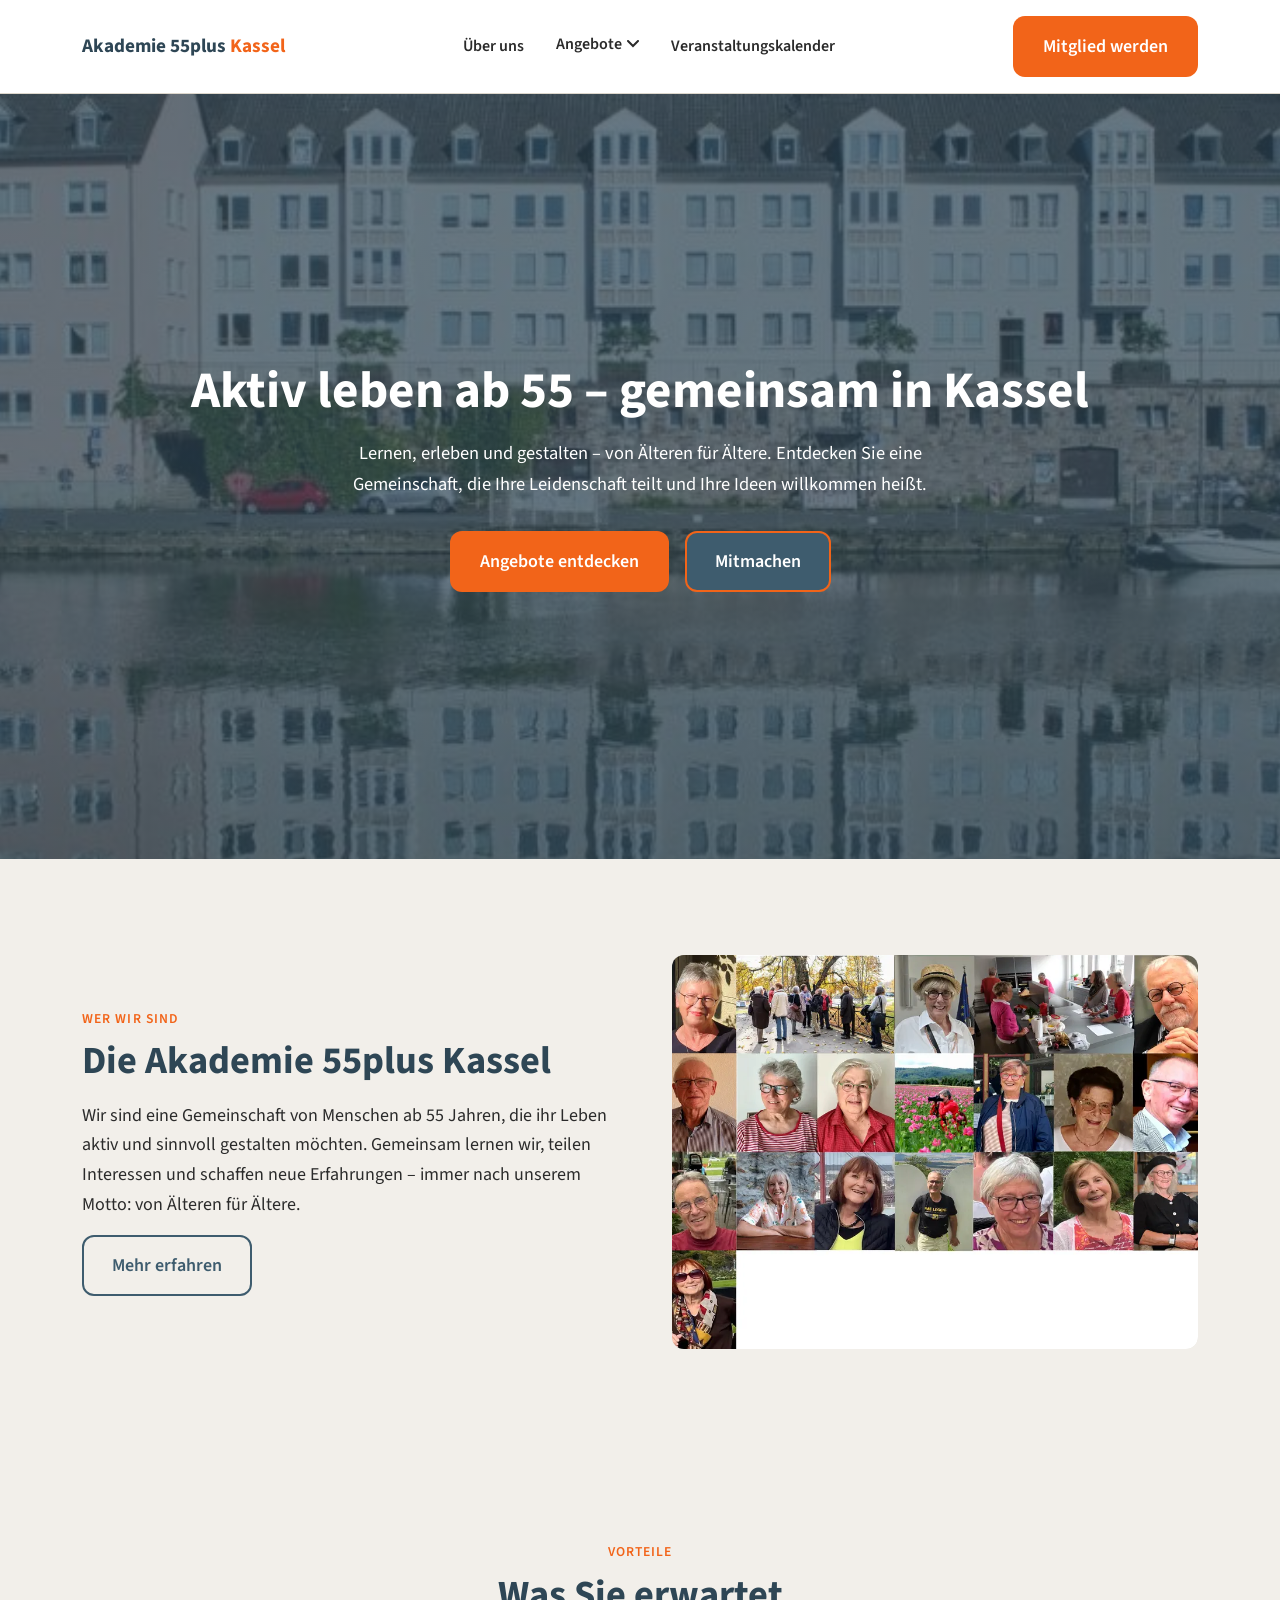
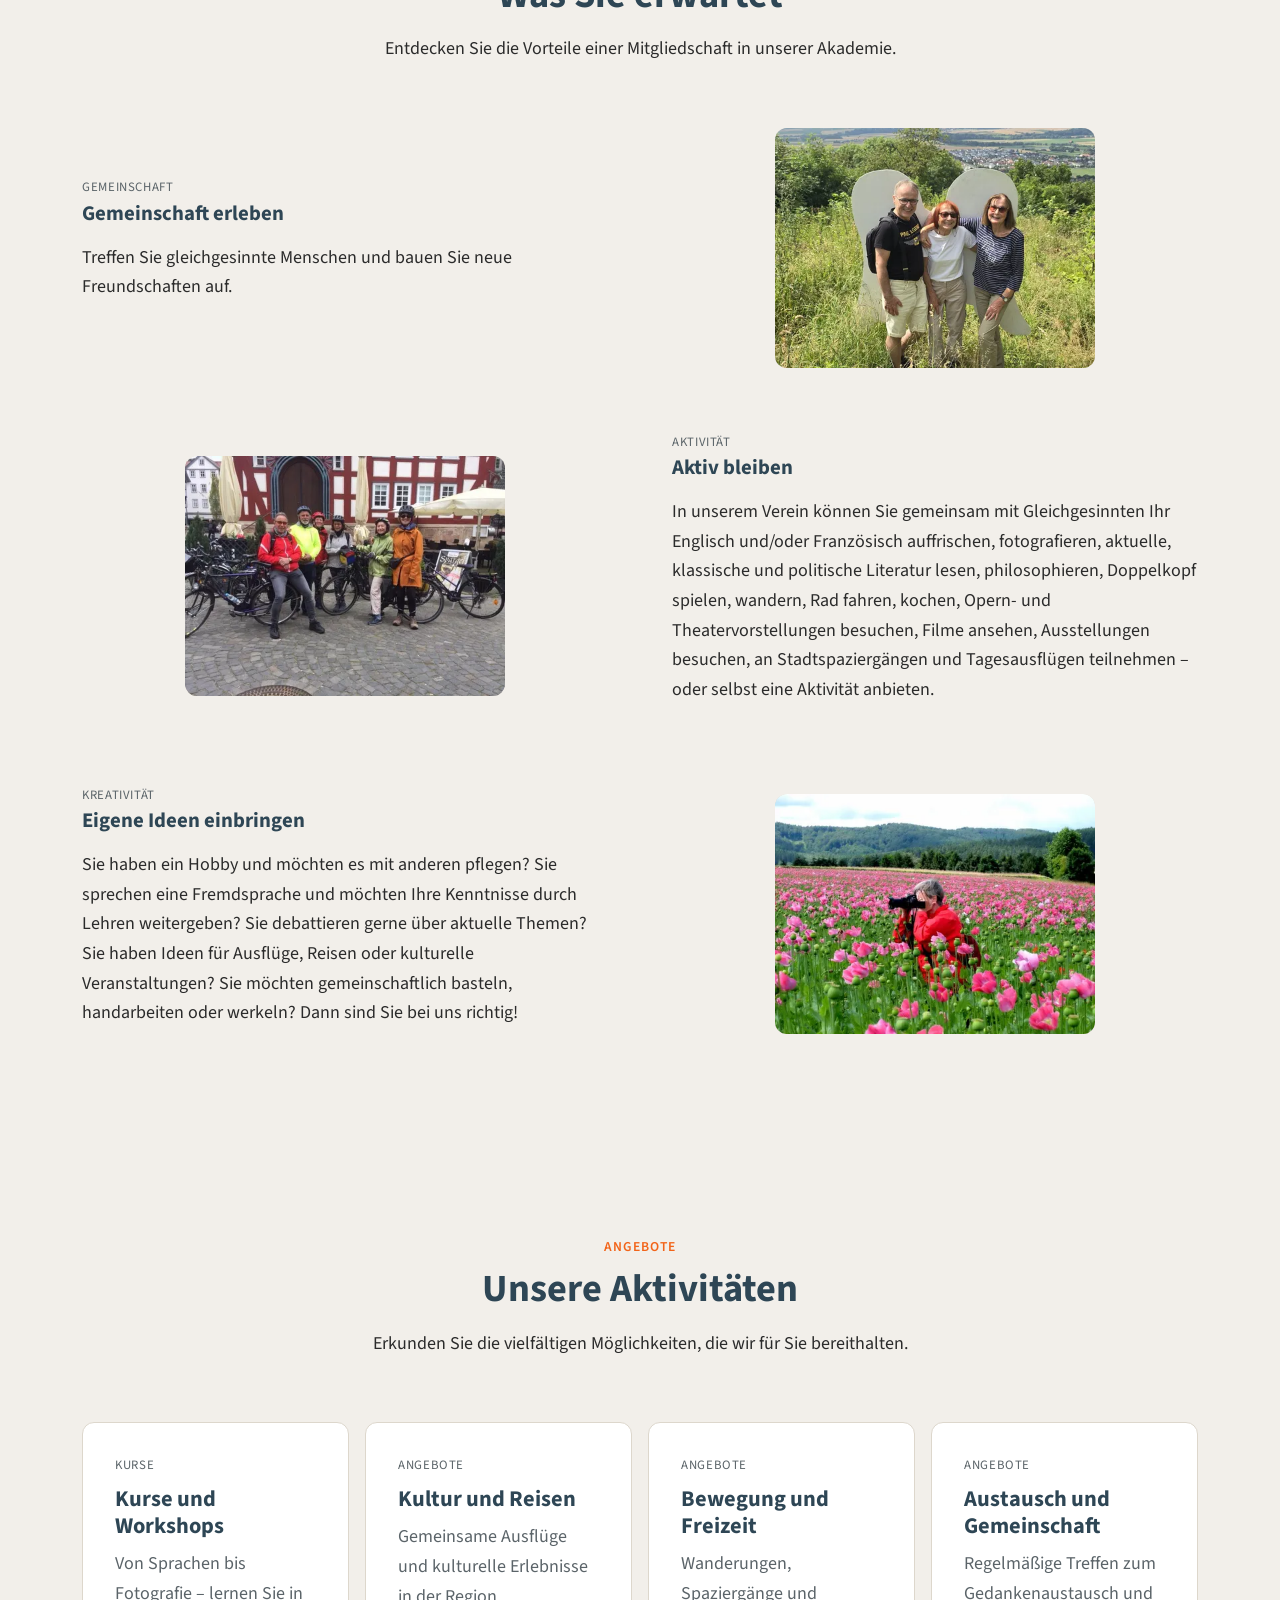
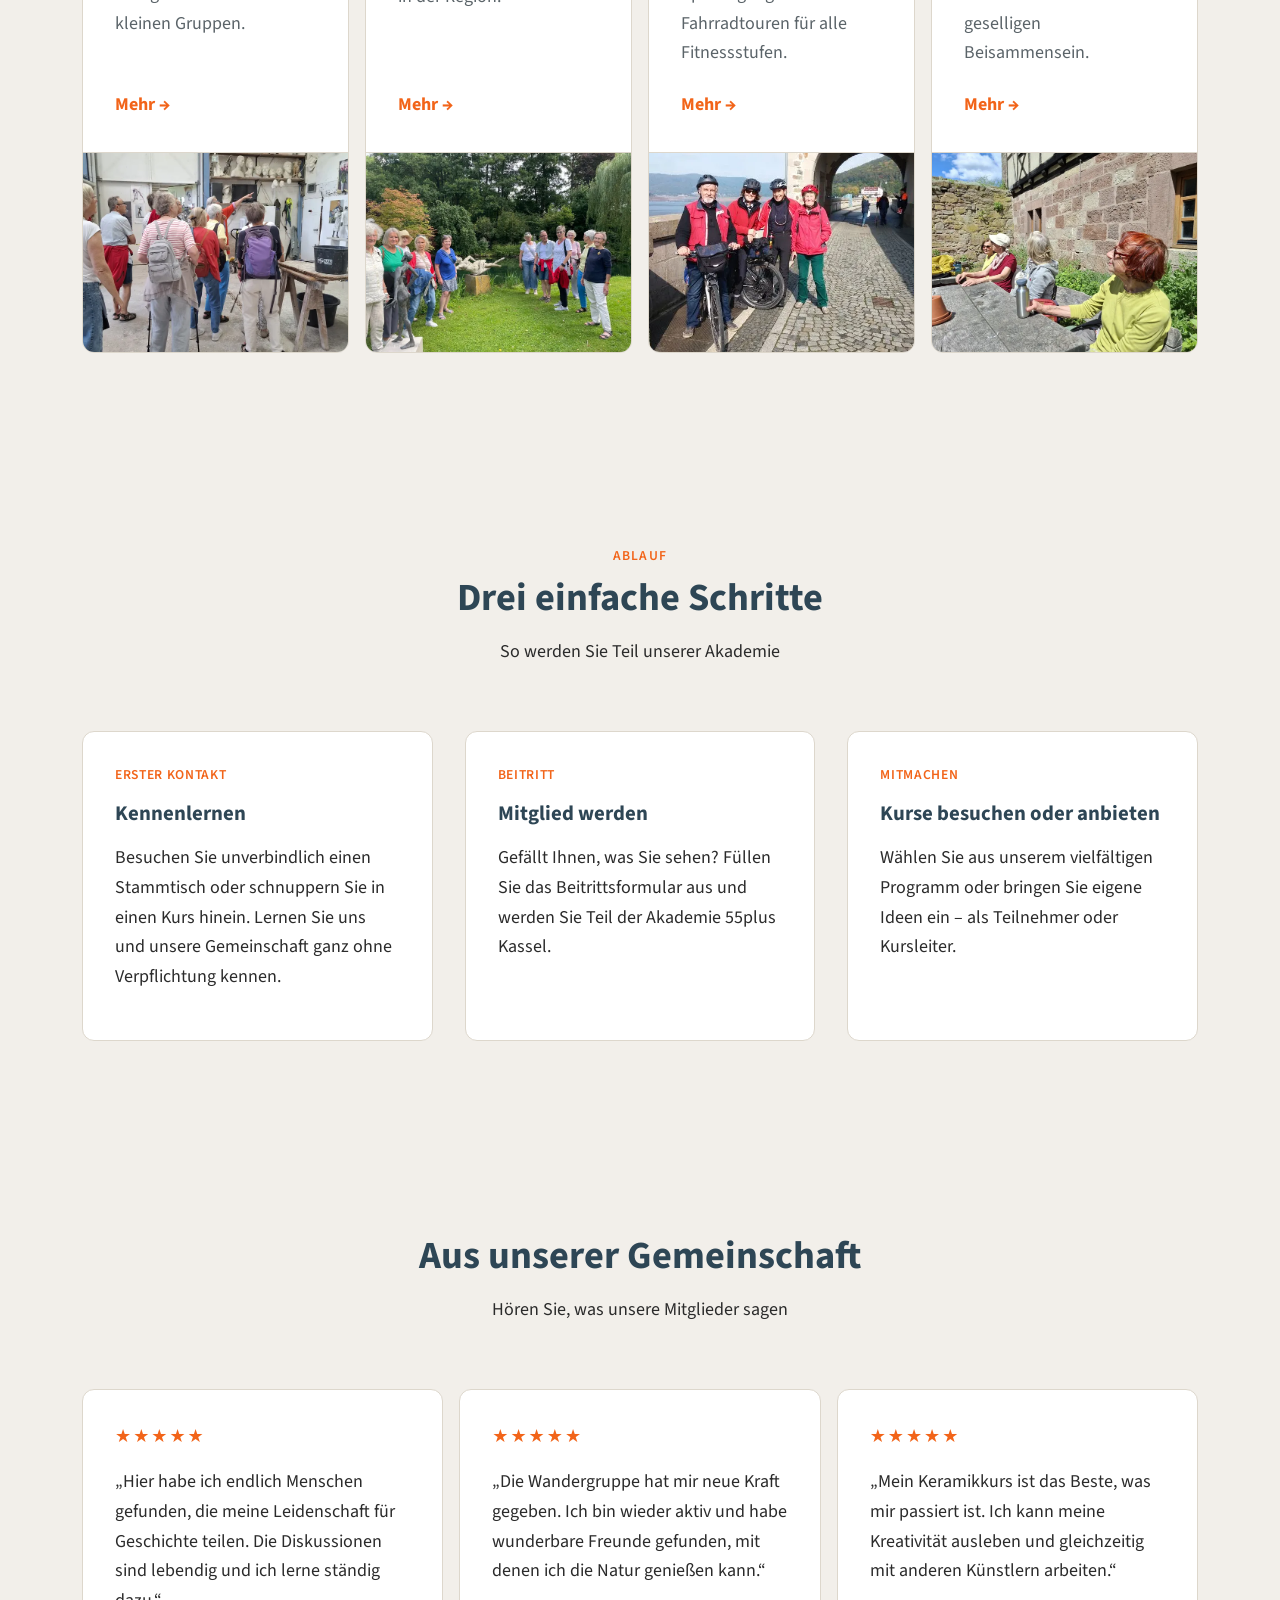
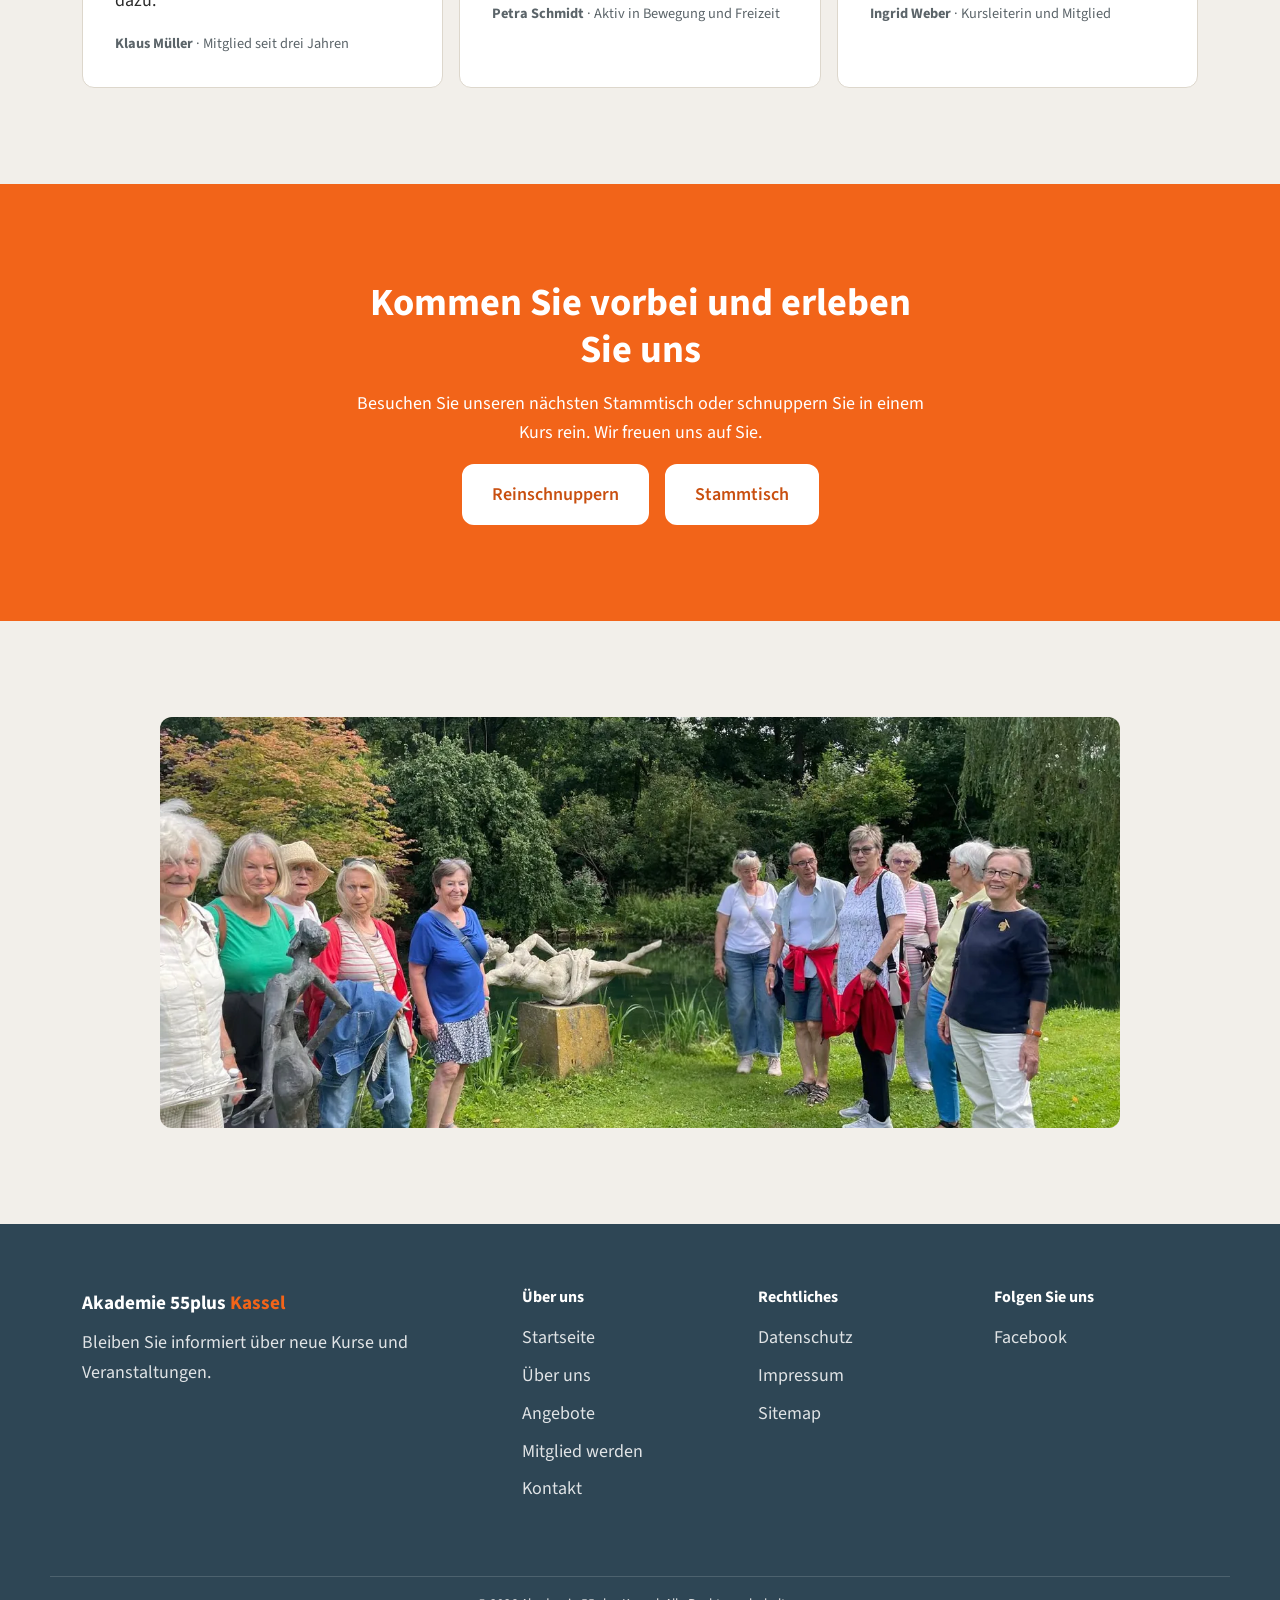
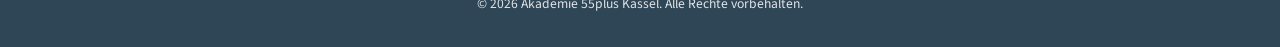
==== index.html @ 0531d08d "Erste Version fertiger Entwurf" ====
<!DOCTYPE html>
<html lang="de">
<head>
  <meta charset="UTF-8">
  <meta name="viewport" content="width=device-width, initial-scale=1.0">
  <title>Akademie 55plus Kassel – Aktiv leben ab 55, gemeinsam in Kassel</title>
  <meta name="description" content="Die Akademie 55plus Kassel ist eine Gemeinschaft von Menschen ab 55 Jahren – von Älteren für Ältere. Kurse, Ausflüge, Bewegung und Austausch in Kassel.">

  <!-- Google Font: Source Sans 3 – klare, sehr gut lesbare Groteskschrift, ideal für ältere Leser -->
  <link rel="preconnect" href="https://fonts.googleapis.com">
  <link rel="preconnect" href="https://fonts.gstatic.com" crossorigin>
  <link href="https://fonts.googleapis.com/css2?family=Source+Sans+3:wght@400;600;700&display=swap" rel="stylesheet">

  <link rel="stylesheet" href="css/style.css">
</head>
<body>

  <!-- =========================================================
       HEADER / NAVIGATION
       Dieser Block wandert später 1:1 in header.php (WordPress)
  ========================================================== -->
  <header class="site-header">
    <div class="container header-inner">

      <a href="index.html" class="logo">Akademie 55plus <span>Kassel</span></a>

      <!-- Hauptnavigation -->
      <nav class="main-nav" aria-label="Hauptnavigation">
        <ul>
          <li><a href="ueber-uns.html">Über uns</a></li>

          <!-- Dropdown "Angebote" -->
          <li class="has-dropdown">
            <button class="dropdown-toggle" aria-expanded="false" aria-controls="angebote-menu">
              Angebote
              <svg class="chevron" width="12" height="8" viewBox="0 0 12 8" aria-hidden="true">
                <path d="M1 1l5 5 5-5" stroke="currentColor" stroke-width="2" fill="none" stroke-linecap="round"/>
              </svg>
            </button>
            <ul class="dropdown-menu" id="angebote-menu">
              <li><a href="angebote-kurse-workshops.html">Kurse und Workshops</a></li>
              <li><a href="angebote-kultur-reisen.html">Kultur und Reisen</a></li>
              <li><a href="angebote-bewegung-freizeit.html">Bewegung und Freizeit</a></li>
              <li><a href="angebote-austausch-gemeinschaft.html">Austausch und Gemeinschaft</a></li>
            </ul>
          </li>

          <li><a href="veranstaltungskalender.html">Veranstaltungskalender</a></li>

          <!-- Erscheint nur im aufgeklappten Mobilmenü (siehe style.css, Media Query 768px) -->
          <li class="nav-cta-mobile">
            <a href="mitglied-werden.html" class="btn btn-primary">Mitglied werden</a>
          </li>
        </ul>
      </nav>

      <!-- Call-to-Action-Button, immer sichtbar -->
      <a href="mitglied-werden.html" class="btn btn-primary header-cta">Mitglied werden</a>

      <!-- Mobil: Burger-Menü-Button (Funktion in script.js) -->
      <button class="nav-toggle" aria-label="Menü öffnen" aria-expanded="false" aria-controls="main-nav">
        <span></span><span></span><span></span>
      </button>
    </div>
  </header>

  <main>

    <!-- =========================================================
         HERO-BEREICH
    ========================================================== -->
    <section class="hero">
      <div class="container hero-inner">
        <h1>Aktiv leben ab 55 – gemeinsam in Kassel</h1>
        <p class="hero-text">
          Lernen, erleben und gestalten – von Älteren für Ältere. Entdecken Sie eine
          Gemeinschaft, die Ihre Leidenschaft teilt und Ihre Ideen willkommen heißt.
        </p>
        <div class="button-group">
          <a href="#angebote" class="btn btn-primary">Angebote entdecken</a>
          <a href="mitglied-werden.html" class="btn btn-secondary">Mitmachen</a>
        </div>
      </div>
    </section>

    <!-- =========================================================
         "WER WIR SIND" — führt über "Mehr erfahren" zur Seite Über uns
    ========================================================== -->
    <section class="section wer-wir-sind">
      <div class="container two-col">
        <div class="text-col">
          <p class="eyebrow">Wer wir sind</p>
          <h2>Die Akademie 55plus Kassel</h2>
          <p>
            Wir sind eine Gemeinschaft von Menschen ab 55 Jahren, die ihr Leben aktiv und
            sinnvoll gestalten möchten. Gemeinsam lernen wir, teilen Interessen und
            schaffen neue Erfahrungen – immer nach unserem Motto: von Älteren für Ältere.
          </p>
          <a href="ueber-uns.html" class="btn btn-outline">Mehr erfahren</a>
        </div>
        <div class="image-col">
          <!-- Platzhalter-Bild: später echtes Vereinsfoto einsetzen -->
          <div class="image-placeholder">
            <picture>
              <source srcset="images/collage-mitglieder.webp" type="image/webp">
              <img src="images/collage-mitglieder.jpg" alt="Collage aus Fotos von Vereinsmitgliedern der Akademie 55plus Kassel" loading="lazy">
            </picture>
          </div>
        </div>
      </div>
    </section>

    <!-- =========================================================
         "WAS SIE ERWARTET" — Vorteile als durchgehend sichtbare
         Feature-Liste (kein Akkordeon, kein Klick nötig).
         Nummerierte Badge + Titel + Text, abwechselnd links/rechts
         betont durch eine dünne Trennlinie zwischen den Punkten.
    ========================================================== -->
    <section class="section vorteile">
      <div class="container">
        <div class="section-intro">
          <p class="eyebrow">Vorteile</p>
          <h2>Was Sie erwartet</h2>
          <p>Entdecken Sie die Vorteile einer Mitgliedschaft in unserer Akademie.</p>
        </div>

        <div class="vorteile-rows">

          <div class="vorteile-row">
            <div class="vorteile-text">
              <p class="card-label">Gemeinschaft</p>
              <h3>Gemeinschaft erleben</h3>
              <p>Treffen Sie gleichgesinnte Menschen und bauen Sie neue Freundschaften auf.</p>
            </div>
            <div class="vorteile-image">
              <div class="image-placeholder">
                <picture>
                  <source srcset="images/spaziergaenge.webp" type="image/webp">
                  <img src="images/spaziergaenge.jpg" alt="Foto: Gemeinschaft erleben" loading="lazy">
                </picture>
              </div>
            </div>
          </div>

          <div class="vorteile-row reverse">
            <div class="vorteile-image">
              <div class="image-placeholder">
                <picture>
                  <source srcset="images/fahrradgruppe-2.webp" type="image/webp">
                  <img src="images/fahrradgruppe-2.jpg" alt="Foto: Aktiv bleiben" loading="lazy">
                </picture>
              </div>
            </div>
            <div class="vorteile-text">
              <p class="card-label">Aktivität</p>
              <h3>Aktiv bleiben</h3>
              <p>
                In unserem Verein können Sie gemeinsam mit Gleichgesinnten Ihr Englisch
                und/oder Französisch auffrischen, fotografieren, aktuelle, klassische und
                politische Literatur lesen, philosophieren, Doppelkopf spielen, wandern,
                Rad fahren, kochen, Opern- und Theatervorstellungen besuchen, Filme
                ansehen, Ausstellungen besuchen, an Stadtspaziergängen und Tagesausflügen
                teilnehmen – oder selbst eine Aktivität anbieten.
              </p>
            </div>
          </div>

          <div class="vorteile-row">
            <div class="vorteile-text">
              <p class="card-label">Kreativität</p>
              <h3>Eigene Ideen einbringen</h3>
              <p>
                Sie haben ein Hobby und möchten es mit anderen pflegen? Sie sprechen eine
                Fremdsprache und möchten Ihre Kenntnisse durch Lehren weitergeben? Sie
                debattieren gerne über aktuelle Themen? Sie haben Ideen für Ausflüge,
                Reisen oder kulturelle Veranstaltungen? Sie möchten gemeinschaftlich
                basteln, handarbeiten oder werkeln? Dann sind Sie bei uns richtig!
              </p>
            </div>
            <div class="vorteile-image">
              <div class="image-placeholder">
                <picture>
                  <source srcset="images/fotografin-tulpenfeld.webp" type="image/webp">
                  <img src="images/fotografin-tulpenfeld.jpg" alt="Foto: Eigene Ideen einbringen" loading="lazy">
                </picture>
              </div>
            </div>
          </div>

        </div>
      </div>
    </section>

    <!-- =========================================================
         "UNSERE AKTIVITÄTEN" — jede Kachel verlinkt auf eine Unterseite
    ========================================================== -->
    <section class="section angebote" id="angebote">
      <div class="container">
        <div class="section-intro">
          <p class="eyebrow">Angebote</p>
          <h2>Unsere Aktivitäten</h2>
          <p>Erkunden Sie die vielfältigen Möglichkeiten, die wir für Sie bereithalten.</p>
        </div>

        <div class="card-grid">
          <a href="angebote-kurse-workshops.html" class="card">
            <div class="card-body">
              <p class="card-label">Kurse</p>
              <h3>Kurse und Workshops</h3>
              <p>Von Sprachen bis Fotografie – lernen Sie in kleinen Gruppen.</p>
              <span class="card-link">Mehr →</span>
            </div>
            <div class="card-image-placeholder">
              <picture>
                <source srcset="images/card-kurse-workshops.webp" type="image/webp">
                <img src="images/card-kurse-workshops.jpg" alt="Mitglieder bei einem Workshop in einer Kunstwerkstatt" loading="lazy">
              </picture>
            </div>
          </a>

          <a href="angebote-kultur-reisen.html" class="card">
            <div class="card-body">
              <p class="card-label">Angebote</p>
              <h3>Kultur und Reisen</h3>
              <p>Gemeinsame Ausflüge und kulturelle Erlebnisse in der Region.</p>
              <span class="card-link">Mehr →</span>
            </div>
            <div class="card-image-placeholder">
              <picture>
                <source srcset="images/card-kultur-reisen.webp" type="image/webp">
                <img src="images/card-kultur-reisen.jpg" alt="Mitglieder bei einem gemeinsamen Ausflug" loading="lazy">
              </picture>
            </div>
          </a>

          <a href="angebote-bewegung-freizeit.html" class="card">
            <div class="card-body">
              <p class="card-label">Angebote</p>
              <h3>Bewegung und Freizeit</h3>
              <p>Wanderungen, Spaziergänge und Fahrradtouren für alle Fitnessstufen.</p>
              <span class="card-link">Mehr →</span>
            </div>
            <div class="card-image-placeholder">
              <picture>
                <source srcset="images/card-bewegung-freizeit.webp" type="image/webp">
                <img src="images/card-bewegung-freizeit.jpg" alt="Fahrradgruppe der Akademie 55plus Kassel" loading="lazy">
              </picture>
            </div>
          </a>

          <a href="angebote-austausch-gemeinschaft.html" class="card">
            <div class="card-body">
              <p class="card-label">Angebote</p>
              <h3>Austausch und Gemeinschaft</h3>
              <p>Regelmäßige Treffen zum Gedankenaustausch und geselligen Beisammensein.</p>
              <span class="card-link">Mehr →</span>
            </div>
            <div class="card-image-placeholder">
              <picture>
                <source srcset="images/card-austausch-gemeinschaft.webp" type="image/webp">
                <img src="images/card-austausch-gemeinschaft.jpg" alt="Mitglieder beim geselligen Austausch" loading="lazy">
              </picture>
            </div>
          </a>
        </div>
      </div>
    </section>

    <!-- =========================================================
         "ABLAUF" — Drei einfache Schritte
    ========================================================== -->
    <section class="section ablauf">
      <div class="container">
        <div class="section-intro">
          <p class="eyebrow">Ablauf</p>
          <h2>Drei einfache Schritte</h2>
          <p>So werden Sie Teil unserer Akademie</p>
        </div>

        <div class="steps-grid">
          <div class="step">
            <p class="step-label">Erster Kontakt</p>
            <h3>Kennenlernen</h3>
            <p>
              Besuchen Sie unverbindlich einen Stammtisch oder schnuppern Sie in einen
              Kurs hinein. Lernen Sie uns und unsere Gemeinschaft ganz ohne Verpflichtung
              kennen.
            </p>
          </div>

          <div class="step">
            <p class="step-label">Beitritt</p>
            <h3>Mitglied werden</h3>
            <p>
              Gefällt Ihnen, was Sie sehen? Füllen Sie das Beitrittsformular aus und
              werden Sie Teil der Akademie 55plus Kassel.
            </p>
          </div>

          <div class="step">
            <p class="step-label">Mitmachen</p>
            <h3>Kurse besuchen oder anbieten</h3>
            <p>
              Wählen Sie aus unserem vielfältigen Programm oder bringen Sie eigene Ideen
              ein – als Teilnehmer oder Kursleiter.
            </p>
          </div>
        </div>
      </div>
    </section>

    <!-- =========================================================
         TESTIMONIALS — "Aus unserer Gemeinschaft"
    ========================================================== -->
    <section class="section testimonials">
      <div class="container">
        <div class="section-intro">
          <h2>Aus unserer Gemeinschaft</h2>
          <p>Hören Sie, was unsere Mitglieder sagen</p>
        </div>

        <div class="card-grid three-col">
          <blockquote class="testimonial">
            <p class="stars" aria-hidden="true">★★★★★</p>
            <p>
              „Hier habe ich endlich Menschen gefunden, die meine Leidenschaft für
              Geschichte teilen. Die Diskussionen sind lebendig und ich lerne ständig dazu.“
            </p>
            <footer><strong>Klaus Müller</strong> · Mitglied seit drei Jahren</footer>
          </blockquote>

          <blockquote class="testimonial">
            <p class="stars" aria-hidden="true">★★★★★</p>
            <p>
              „Die Wandergruppe hat mir neue Kraft gegeben. Ich bin wieder aktiv und habe
              wunderbare Freunde gefunden, mit denen ich die Natur genießen kann.“
            </p>
            <footer><strong>Petra Schmidt</strong> · Aktiv in Bewegung und Freizeit</footer>
          </blockquote>

          <blockquote class="testimonial">
            <p class="stars" aria-hidden="true">★★★★★</p>
            <p>
              „Mein Keramikkurs ist das Beste, was mir passiert ist. Ich kann meine
              Kreativität ausleben und gleichzeitig mit anderen Künstlern arbeiten.“
            </p>
            <footer><strong>Ingrid Weber</strong> · Kursleiterin und Mitglied</footer>
          </blockquote>
        </div>
      </div>
    </section>

    <!-- =========================================================
         ABSCHLIESSENDER CALL-TO-ACTION
    ========================================================== -->
    <section class="section cta-band">
      <div class="container cta-inner">
        <h2>Kommen Sie vorbei und erleben Sie uns</h2>
        <p>
          Besuchen Sie unseren nächsten Stammtisch oder schnuppern Sie in einem Kurs
          rein. Wir freuen uns auf Sie.
        </p>
        <div class="button-group">
          <a href="angebote-kurse-workshops.html" class="btn btn-primary">Reinschnuppern</a>
          <a href="angebote-austausch-gemeinschaft.html" class="btn btn-outline-light">Stammtisch</a>
        </div>
      </div>
    </section>

    <!-- Großes, mittiges Bild — hier passt später ein stimmungsvolles
         Gruppenfoto von Mitgliedern bei einer Aktivität gut -->
    <section class="section">
      <div class="container">
        <div class="image-placeholder-large">
          <picture>
            <source srcset="images/wandergruppe-gross.webp" type="image/webp">
            <img src="images/wandergruppe-gross.jpg" alt="Mitglieder der Akademie 55plus Kassel bei einem gemeinsamen Ausflug" loading="lazy">
          </picture>
        </div>
      </div>
    </section>

  </main>

  <!-- =========================================================
       FOOTER
       Dieser Block wandert später 1:1 in footer.php (WordPress)
  ========================================================== -->
  <footer class="site-footer">
    <div class="container footer-grid">

      <div class="footer-brand">
        <p class="logo logo-footer">Akademie 55plus <span>Kassel</span></p>
        <p>Bleiben Sie informiert über neue Kurse und Veranstaltungen.</p>
      </div>

      <div class="footer-col">
        <h4>Über uns</h4>
        <ul>
          <li><a href="index.html">Startseite</a></li>
          <li><a href="ueber-uns.html">Über uns</a></li>
          <li><a href="#angebote">Angebote</a></li>
          <li><a href="mitglied-werden.html">Mitglied werden</a></li>
          <li><a href="kontakt.html">Kontakt</a></li>
        </ul>
      </div>

      <div class="footer-col">
        <h4>Rechtliches</h4>
        <ul>
          <li><a href="datenschutz.html">Datenschutz</a></li>
          <li><a href="impressum.html">Impressum</a></li>
          <li><a href="sitemap.html">Sitemap</a></li>
        </ul>
      </div>

      <div class="footer-col">
        <h4>Folgen Sie uns</h4>
        <ul class="social-list">
          <li><a href="#">Facebook</a></li>
        </ul>
      </div>

    </div>

    <div class="container footer-bottom">
      <p>© 2026 Akademie 55plus Kassel. Alle Rechte vorbehalten.</p>
    </div>
  </footer>

  <script src="js/script.js"></script>
</body>
</html>
---- css/style.css ----
/* ==========================================================
   DESIGN TOKENS
   Alle Farben, Schriften und Abstände zentral als CSS-Variablen.
   Ändere hier EINEN Wert, um ihn überall auf der Seite anzupassen.
========================================================== */
:root {
  /* Farbpalette "Kasseler Blau" (Option B) */
  --color-primary: #3E5C6E;      /* Taubenblau – Header, Überschriften, Buttons */
  --color-primary-dark: #2E4655; /* dunklere Variante für Hover-Zustände */
  --color-bg: #F2EFEA;           /* warmes Hellgrau-Beige – Seitenhintergrund */
  --color-surface: #FFFFFF;      /* Weiß – Karten und Content-Flächen */
  --color-accent: #f26419;       /* Orange – Call-to-Action-Buttons */
  --color-accent-dark: #c94f0f;  /* dunklere Variante für Hover */
  --color-text: #2B2B2B;         /* Anthrazit – Fließtext */
  --color-text-muted: #5B6469;   /* für sekundären Text */
  --color-border: #DDD7CC;

  /* Typografie */
  --font-base: 'Source Sans 3', system-ui, sans-serif;
  --font-size-base: 18px;        /* bewusst größer als Standard-16px, gut lesbar für 55+ */
  --line-height-base: 1.65;

  /* Abstände */
  --space-xs: 0.5rem;
  --space-sm: 1rem;
  --space-md: 2rem;
  --space-lg: 4rem;
  --space-xl: 6rem;

  /* Sonstiges */
  --radius: 12px;
  --max-width: 1180px;
  --transition: 0.2s ease;
}

/* ==========================================================
   RESET & GRUNDEINSTELLUNGEN
========================================================== */
*, *::before, *::after { box-sizing: border-box; }

html { scroll-behavior: smooth; }

body {
  margin: 0;
  font-family: var(--font-base);
  font-size: var(--font-size-base);
  line-height: var(--line-height-base);
  color: var(--color-text);
  background: var(--color-bg);
}

h1, h2, h3, h4 {
  font-family: var(--font-base);
  font-weight: 700;
  line-height: 1.2;
  margin: 0 0 var(--space-sm);
  color: var(--color-primary-dark);
}

h1 { font-size: clamp(2rem, 4vw, 3.2rem); }
h2 { font-size: clamp(1.6rem, 3vw, 2.4rem); }
h3 { font-size: 1.3rem; }

p { margin: 0 0 var(--space-sm); }

a { color: var(--color-primary); text-decoration: none; }
a:hover { color: var(--color-accent); }

img { max-width: 100%; display: block; }

/* Sichtbarer Tastatur-Fokus für Barrierefreiheit */
a:focus-visible,
button:focus-visible,
input:focus-visible,
summary:focus-visible {
  outline: 3px solid var(--color-accent);
  outline-offset: 2px;
}

.visually-hidden {
  position: absolute;
  width: 1px; height: 1px;
  overflow: hidden;
  clip: rect(0 0 0 0);
  white-space: nowrap;
}

.container {
  max-width: var(--max-width);
  margin: 0 auto;
  padding: 0 var(--space-md);
}

.section { padding: var(--space-xl) 0; }

.section-intro {
  text-align: center;
  max-width: 640px;
  margin: 0 auto var(--space-lg);
}

.eyebrow {
  text-transform: uppercase;
  letter-spacing: 0.08em;
  font-weight: 600;
  font-size: 0.85rem;
  color: var(--color-accent);
  margin-bottom: var(--space-xs);
}

/* ==========================================================
   BUTTONS
========================================================== */
.btn {
  display: inline-block;
  padding: 0.85rem 1.75rem;
  border-radius: var(--radius);
  font-weight: 600;
  border: 2px solid transparent;
  transition: background var(--transition), color var(--transition), border-color var(--transition);
  cursor: pointer;
}

.btn-primary {
  background: var(--color-accent);
  color: var(--color-surface);
}
.btn-primary:hover { background: var(--color-accent-dark); color: var(--color-surface); }

.btn-secondary {
  background: var(--color-primary);
  color: var(--color-surface);
  border-color: var(--color-accent);
}
.btn-secondary:hover { background: var(--color-primary-dark); color: var(--color-surface); border-color: var(--color-accent); }

.btn-outline {
  background: transparent;
  color: var(--color-primary);
  border-color: var(--color-primary);
}
.btn-outline:hover {
  background: var(--color-primary);
  color: var(--color-surface);
}

.btn-outline-light {
  background: transparent;
  color: var(--color-surface);
  border-color: var(--color-surface);
}
.btn-outline-light:hover {
  background: var(--color-surface);
  color: var(--color-primary-dark);
}

.button-group {
  display: flex;
  gap: var(--space-sm);
  flex-wrap: wrap;
}

/* ==========================================================
   HEADER / NAVIGATION
========================================================== */
.site-header {
  position: sticky;
  top: 0;
  z-index: 50;
  background: var(--color-surface);
  border-bottom: 1px solid var(--color-border);
}

.header-inner {
  display: flex;
  align-items: center;
  justify-content: space-between;
  padding-top: var(--space-sm);
  padding-bottom: var(--space-sm);
  gap: var(--space-md);
}

.logo {
  font-weight: 700;
  font-size: 1.2rem;
  color: var(--color-primary-dark);
  white-space: nowrap;
}
.logo span { color: var(--color-accent); }

.main-nav ul {
  display: flex;
  gap: var(--space-md);
  list-style: none;
  margin: 0;
  padding: 0;
}

.main-nav a,
.dropdown-toggle {
  font-weight: 600;
  color: var(--color-text);
  background: none;
  border: none;
  font-family: inherit;
  font-size: 1rem;
  display: flex;
  align-items: center;
  gap: 0.3rem;
  cursor: pointer;
  padding: 0.5rem 0;
}
.main-nav a:hover,
.dropdown-toggle:hover { color: var(--color-accent); }

/* Dropdown "Angebote" */
.has-dropdown { position: relative; }

.main-nav .dropdown-menu {
  list-style: none;
  margin: 0;
  padding: var(--space-xs) 0;
  position: absolute;
  top: 100%;
  left: 0;
  min-width: 220px;
  background: var(--color-surface);
  border: 1px solid var(--color-border);
  border-radius: var(--radius);
  box-shadow: 0 8px 24px rgba(0,0,0,0.08);

  /* Wichtig: Selector ist bewusst ".main-nav .dropdown-menu" (2 Klassen),
     damit er spezifischer ist als ".main-nav ul" oben und dessen
     "display: flex" sicher überschreibt. Nur mit ".dropdown-menu" allein
     hätte ".main-nav ul" gewonnen und das Menü wäre immer offen geblieben. */
  display: none;
}

.main-nav .dropdown-menu.open { display: block; }

.dropdown-menu li a {
  display: block;
  padding: 0.6rem 1rem;
}
.dropdown-menu li a:hover { background: var(--color-bg); }

.chevron { transition: transform var(--transition); }
.dropdown-toggle[aria-expanded="true"] .chevron { transform: rotate(180deg); }

.header-cta { flex-shrink: 0; }
.nav-cta-mobile { display: none; } /* nur im Mobilmenü sichtbar, siehe Media Query 768px */

/* Mobiler Menü-Button (Burger-Icon) */
.nav-toggle {
  display: none;
  flex-direction: column;
  gap: 5px;
  background: none;
  border: none;
  cursor: pointer;
  padding: 0.5rem;
}
.nav-toggle span {
  width: 24px;
  height: 2px;
  background: var(--color-primary-dark);
}

/* ==========================================================
   HERO
========================================================== */
.hero {
  /* Foto + halbtransparenter, dunkler Farbverlauf darüber – damit die
     weiße Schrift auf jedem Hintergrundfoto gut lesbar bleibt. Farbe
     nutzt bewusst --color-primary-dark, passend zur restlichen Palette. */
  background:
    linear-gradient(rgba(46, 70, 85, 0.72), rgba(46, 70, 85, 0.72)),
    url("../images/hero-bg.jpg") center / cover no-repeat;
  /* "fixed" hält das Bild an Ort und Stelle, während der Inhalt darüber
     wegscrollt — der klassische Parallax-Effekt: die Schrift scrollt
     nach oben weg, das Bild bleibt sichtbar stehen. */
  background-attachment: fixed;
  color: var(--color-surface);
  min-height: 85vh;
  display: flex;
  align-items: center;
  text-align: center;
}
.hero h1 { color: var(--color-surface); }
.hero-text {
  max-width: 640px;
  margin: 0 auto var(--space-md);
  font-size: 1.15rem;
}
.hero-inner { display: flex; flex-direction: column; align-items: center; }
.hero .button-group { justify-content: center; }

/* ==========================================================
   ZWEISPALTIGE BEREICHE ("Wer wir sind")
========================================================== */
.two-col {
  display: grid;
  grid-template-columns: 1fr 1fr;
  gap: var(--space-lg);
  align-items: center;
}

.image-placeholder {
  background: var(--color-border);
  border-radius: var(--radius);
  aspect-ratio: 4 / 3;
  width: 100%;
  overflow: hidden;
}
.image-placeholder img { width: 100%; height: 100%; object-fit: cover; display: block; }

/* ==========================================================
   FEATURE-LISTE ("Was Sie erwartet")
   Alle vier Punkte sind dauerhaft sichtbar (kein Klick nötig) –
   nummerierte Badge links, Titel + Text rechts. Eine dünne
   Trennlinie zwischen den Punkten schafft Struktur, auch wenn
   die Texte unterschiedlich lang sind.
========================================================== */
.feature-list {
  max-width: 820px;
  margin: 0 auto;
}

.feature-item {
  display: grid;
  grid-template-columns: 72px 1fr;
  gap: var(--space-md);
  padding: var(--space-md) 0;
  border-bottom: 1px solid var(--color-border);
}
.feature-item:first-child { border-top: 1px solid var(--color-border); }

.feature-badge {
  width: 56px;
  height: 56px;
  border-radius: 50%;
  background: var(--color-primary);
  color: var(--color-surface);
  display: flex;
  align-items: center;
  justify-content: center;
  font-weight: 700;
  font-size: 1.1rem;
  flex-shrink: 0;
}

.feature-body h3 { margin-bottom: 0.4rem; }
.feature-body p { color: var(--color-text-muted); margin-bottom: 0; }

/* Jeder zweite Punkt bekommt die Akzentfarbe als Badge –
   sorgt für optischen Rhythmus in der langen Liste */
.feature-item:nth-child(even) .feature-badge {
  background: var(--color-accent);
}

/* ==========================================================
   KARTEN-RASTER ("Unsere Aktivitäten" / Testimonials)
========================================================== */
.card-grid {
  display: grid;
  grid-template-columns: repeat(4, 1fr);
  gap: var(--space-sm);
}
.card-grid.three-col { grid-template-columns: repeat(3, 1fr); }

.card {
  background: var(--color-surface);
  color: var(--color-text);
  border-radius: var(--radius);
  overflow: hidden;
  display: flex;
  flex-direction: column;
  transition: transform var(--transition), box-shadow var(--transition);
  border: 1px solid var(--color-border);
}
.card:hover {
  transform: translateY(-4px);
  box-shadow: 0 12px 28px rgba(0,0,0,0.08);
  color: var(--color-text);
}

.card-body { padding: var(--space-md); display: flex; flex-direction: column; gap: 0.4rem; flex: 1; }

.card-label {
  font-size: 0.8rem;
  text-transform: uppercase;
  letter-spacing: 0.05em;
  color: var(--color-text-muted);
  margin-bottom: 0.2rem;
}

.card h3 { color: var(--color-primary-dark); font-size: 1.4rem; margin-bottom: 0.2rem; }
.card p { color: var(--color-text-muted); }

.card-link {
  font-weight: 700;
  color: var(--color-accent);
  margin-top: auto;
}
.card:hover .card-link { color: var(--color-accent-dark); }

/* Bildplatzhalter am unteren Rand jeder Karte – hier setzt der Verein
   später ein echtes Foto der jeweiligen Aktivität ein */
.card-image-placeholder {
  background: var(--color-bg);
  border-top: 1px solid var(--color-border);
  aspect-ratio: 4 / 3;
  display: flex;
  align-items: center;
  justify-content: center;
}
.card-image-placeholder svg { width: 40px; height: 40px; color: var(--color-text-muted); opacity: 0.5; }
.card-image-placeholder img { width: 100%; height: 100%; object-fit: cover; display: block; }

/* Großer, mittiger Bildplatzhalter (z.B. unter dem CTA-Band) */
.image-placeholder-large {
  background: var(--color-border);
  border-radius: var(--radius);
  aspect-ratio: 21 / 9;
  max-width: 960px;
  margin: 0 auto;
  display: flex;
  align-items: center;
  justify-content: center;
}
.image-placeholder-large svg { width: 56px; height: 56px; color: var(--color-text-muted); opacity: 0.5; }
.image-placeholder-large img { width: 100%; height: 100%; object-fit: cover; display: block; border-radius: var(--radius); }

/* ==========================================================
   "ABLAUF" — Drei-Schritte-Raster
========================================================== */
.steps-grid {
  display: grid;
  grid-template-columns: repeat(3, 1fr);
  gap: var(--space-md);
}

.step {
  background: var(--color-surface);
  border: 1px solid var(--color-border);
  border-radius: var(--radius);
  padding: var(--space-md);
}

.step-label {
  color: var(--color-accent);
  font-weight: 600;
  font-size: 0.85rem;
  text-transform: uppercase;
  letter-spacing: 0.05em;
}

/* ==========================================================
   TESTIMONIALS
========================================================== */
.testimonial {
  background: var(--color-surface);
  border: 1px solid var(--color-border);
  border-radius: var(--radius);
  padding: var(--space-md);
  margin: 0;
}
.testimonial .stars { color: var(--color-accent); letter-spacing: 2px; }
.testimonial footer { margin-top: var(--space-sm); color: var(--color-text-muted); font-size: 0.9rem; }

/* ==========================================================
   ABSCHLUSS-CTA-BAND
========================================================== */
.cta-band {
  background: var(--color-accent);
  color: var(--color-surface);
  text-align: center;
}
.cta-band h2 { color: var(--color-surface); }

/* Beide Buttons im CTA-Band einheitlich und mit klarem Kontrast zum
   orangen Hintergrund darstellen (statt eines orangen Buttons auf
   orangem Grund, das kaum zu erkennen war) */
.cta-band .btn-primary,
.cta-band .btn-outline-light {
  background: var(--color-surface);
  color: var(--color-accent-dark);
  border-color: var(--color-surface);
}
.cta-band .btn-primary:hover,
.cta-band .btn-outline-light:hover {
  background: var(--color-primary-dark);
  color: var(--color-surface);
  border-color: var(--color-primary-dark);
}
.cta-inner { max-width: 640px; margin: 0 auto; }
.cta-inner .button-group { justify-content: center; }

/* ==========================================================
   NEWSLETTER
========================================================== */
.newsletter { padding: var(--space-lg) 0; text-align: center; }
.newsletter-inner { max-width: 520px; margin: 0 auto; }
.newsletter-form {
  display: flex;
  gap: var(--space-xs);
  margin: var(--space-sm) 0;
}
.newsletter-form input {
  flex: 1;
  padding: 0.75rem 1rem;
  border: 1px solid var(--color-border);
  border-radius: var(--radius);
  font-family: inherit;
  font-size: 1rem;
}
.fine-print { font-size: 0.85rem; color: var(--color-text-muted); }

/* ==========================================================
   FOOTER
========================================================== */
.site-footer {
  background: var(--color-primary-dark);
  color: rgba(255,255,255,0.85);
  padding-top: var(--space-lg);
}

.footer-grid {
  display: grid;
  grid-template-columns: 2fr 1fr 1fr 1fr;
  gap: var(--space-md);
  padding-bottom: var(--space-lg);
}

.footer-brand .logo-footer { color: var(--color-surface); margin-bottom: var(--space-xs); }

.footer-col h4 {
  color: var(--color-surface);
  font-size: 1rem;
  margin-bottom: var(--space-sm);
}

.footer-col ul { list-style: none; margin: 0; padding: 0; }
.footer-col li { margin-bottom: 0.5rem; }
.footer-col a { color: rgba(255,255,255,0.85); }
.footer-col a:hover { color: var(--color-surface); }

.footer-bottom {
  border-top: 1px solid rgba(255,255,255,0.15);
  padding: var(--space-sm) 0;
  font-size: 0.85rem;
  text-align: center;
}

/* ==========================================================
   VORTEILE — Zickzack-Layout (Text/Bild abwechselnd)
   Jeder Punkt ist eine eigene Zeile statt einer Karten-Reihe mit
   erzwungen gleicher Höhe — so entsteht kein Leerraum mehr bei
   unterschiedlich langen Texten.
========================================================== */
.vorteile-row {
  display: grid;
  grid-template-columns: 1fr 1fr;
  gap: var(--space-lg);
  align-items: center;
  margin-bottom: var(--space-lg);
}
.vorteile-row:last-child { margin-bottom: 0; }

/* reverse = Bild links, Text rechts */
.vorteile-row.reverse .vorteile-image { order: 1; }
.vorteile-row.reverse .vorteile-text { order: 2; }

/* Bilder bewusst kleiner als die volle Spaltenbreite, wirkt dezenter */
.vorteile-image .image-placeholder { max-width: 320px; margin: 0 auto; }

/* Scroll-Reveal: Start-Zustand (unsichtbar, seitlich versetzt) */
.vorteile-row {
  opacity: 0;
  transform: translateX(-40px);
  transition: opacity 0.7s ease, transform 0.7s ease;
}
.vorteile-row.reverse { transform: translateX(40px); }
.vorteile-row.in-view { opacity: 1; transform: translateX(0); }

@media (prefers-reduced-motion: reduce) {
  .vorteile-row { opacity: 1; transform: none; transition: none; }
}

/* ==========================================================
   UNTERSEITEN-KOMPONENTEN
   Diese Klassen werden auf allen Unterseiten (Über uns, die 4
   Angebote-Seiten, Veranstaltungskalender, Mitglied werden)
   verwendet, damit sie optisch zur Startseite passen.
========================================================== */

/* Kleiner Seiten-Header statt des großen Hero-Bereichs der Startseite */
.page-hero {
  background: var(--color-primary);
  color: var(--color-surface);
  padding: var(--space-lg) 0;
  text-align: center;
}
.page-hero h1 { color: var(--color-surface); margin-bottom: var(--space-xs); }
.page-hero p { color: rgba(255,255,255,0.85); max-width: 640px; margin: 0 auto; }
.page-hero .eyebrow { color: #FFD9C2; } /* helleres Orange, gut lesbar auf dem blauen Hintergrund */

/* Fließtext-Container für einfache Textseiten (z.B. Über uns) */
.prose { max-width: 760px; margin: 0 auto; }
.prose p { color: var(--color-text-muted); }

/* Schmalere Variante: gleiche Breite wie eine Spalte in .two-col,
   damit z.B. "An wen wenden wir uns?" optisch zur "Über Aka 55"-Spalte passt */
.prose-narrow {
  max-width: calc((var(--max-width) - 2 * var(--space-md) - var(--space-lg)) / 2);
  margin: 0 auto;
}
.prose-narrow p { color: var(--color-text-muted); }

/* Zwei gleich breite Text-Spalten nebeneinander (z.B. "An wen wenden
   wir uns?" + "Von Älteren für Ältere" auf der Über-uns-Seite) */
.prose-two-col {
  display: grid;
  grid-template-columns: 1fr 1fr;
  gap: var(--space-lg);
  align-items: start;
}
.prose-two-col p { color: var(--color-text-muted); }

/* Liste von Aktivitäten/Kursen mit Titel, Meta-Infos (Zeit/Kontakt) und Beschreibung.
   Bewusst dieselbe "immer sichtbar, kein Klick nötig"-Logik wie bei den Vorteilen. */
.activity-list { max-width: 820px; margin: 0 auto; }

.activity-entry {
  display: flex;
  gap: var(--space-md);
  padding: var(--space-md) 0;
  border-bottom: 1px solid var(--color-border);
  align-items: flex-start;
}
.activity-entry:first-child { border-top: 1px solid var(--color-border); }
.activity-entry-content { flex: 1; min-width: 0; }

/* Bild-Miniatur pro Kurs/Aktivität – nicht jeder Kurs hat schon ein Foto,
   daher ist dieser Block optional (Klasse "has-image" auf dem Eltern-Element) */
.activity-entry-image {
  width: 160px;
  flex-shrink: 0;
  aspect-ratio: 4 / 3;
  border-radius: var(--radius);
  background: var(--color-bg);
  border: 1px solid var(--color-border);
  display: flex;
  align-items: center;
  justify-content: center;
  overflow: hidden;
}
.activity-entry-image img { width: 100%; height: 100%; object-fit: cover; }
.activity-entry-image svg { width: 28px; height: 28px; color: var(--color-text-muted); opacity: 0.5; }

.activity-entry h3 { margin-bottom: 0.4rem; }

.activity-meta {
  display: flex;
  flex-wrap: wrap;
  gap: var(--space-sm);
  margin-bottom: 0.6rem;
  font-size: 0.9rem;
  color: var(--color-accent-dark);
  font-weight: 600;
}
.activity-meta span { display: inline-flex; align-items: center; gap: 0.3rem; }
.activity-meta svg { width: 15px; height: 15px; flex-shrink: 0; }

.activity-entry p { color: var(--color-text-muted); margin-bottom: 0; }
.activity-entry .contact { color: var(--color-text-muted); font-size: 0.9rem; margin-top: 0.4rem; }

/* Formulare (Mitglied werden, Veranstaltungskalender-Filter etc.) */
.form-grid {
  display: grid;
  grid-template-columns: 1fr 1fr;
  gap: var(--space-sm) var(--space-md);
  max-width: 720px;
  margin: 0 auto;
}
.form-grid .full-width { grid-column: 1 / -1; }

.form-field { display: flex; flex-direction: column; gap: 0.4rem; text-align: left; }
.form-field label { font-weight: 600; font-size: 0.95rem; }
.form-field input,
.form-field select,
.form-field textarea {
  padding: 0.7rem 0.9rem;
  border: 1px solid var(--color-border);
  border-radius: var(--radius);
  font-family: inherit;
  font-size: 1rem;
  background: var(--color-surface);
}
.form-field textarea { resize: vertical; min-height: 120px; }

/* Platzhalter-Hinweisbox, z.B. auf der Veranstaltungskalender-Seite */
.notice-box {
  background: var(--color-surface);
  border: 1px dashed var(--color-border);
  border-radius: var(--radius);
  padding: var(--space-md);
  max-width: 720px;
  margin: 0 auto var(--space-lg);
  text-align: center;
  color: var(--color-text-muted);
}

/* Einfache Beispiel-Tabelle für den Kalender-Platzhalter */
.event-table { width: 100%; border-collapse: collapse; max-width: 820px; margin: 0 auto; }
.event-table th, .event-table td {
  text-align: left;
  padding: 0.75rem 1rem;
  border-bottom: 1px solid var(--color-border);
}
.event-table th { color: var(--color-primary-dark); font-size: 0.85rem; text-transform: uppercase; letter-spacing: 0.04em; }

/* ==========================================================
   RESPONSIVE BREAKPOINTS
   Reihenfolge: große Monitore → Tablet quer → Tablet hoch/
   großes Smartphone → kleines Smartphone
========================================================== */

/* Große Monitore (21 Zoll+, ca. 1920px Breite): etwas mehr Luft
   und eine minimal größere Basis-Schrift, damit der Inhalt nicht
   "verloren" in der Bildschirmmitte wirkt */
@media (min-width: 1600px) {
  :root {
    --max-width: 1360px;
    --font-size-base: 19px;
  }
}

/* Tablet quer / kleine Desktops */
@media (max-width: 960px) {
  .card-grid { grid-template-columns: repeat(2, 1fr); }
  .steps-grid { grid-template-columns: 1fr; }
  .footer-grid { grid-template-columns: 1fr 1fr; }
}

/* Tablet hoch / großes Smartphone: Navigation wird zum Mobilmenü */
@media (max-width: 768px) {
  .two-col { grid-template-columns: 1fr; }
  .prose-narrow { max-width: 100%; }
  .prose-two-col { grid-template-columns: 1fr; }
  .card-grid,
  .card-grid.three-col { grid-template-columns: 1fr; }
  .feature-item { grid-template-columns: 56px 1fr; gap: var(--space-sm); }
  .form-grid { grid-template-columns: 1fr; }
  .activity-entry { flex-direction: column; }
  .activity-entry-image { width: 100%; }
  .vorteile-row { grid-template-columns: 1fr !important; }

  /* "fixed" ist auf Mobilgeräten unzuverlässig/ruckelig -> normales Scrollen */
  .hero { background-attachment: scroll; min-height: 60vh; }

  .main-nav {
    display: none;
    position: absolute;
    top: 100%;
    left: 0;
    right: 0;
    background: var(--color-surface);
    border-bottom: 1px solid var(--color-border);
    padding: var(--space-sm);
  }
  .main-nav.open { display: block; }
  .main-nav ul { flex-direction: column; align-items: stretch; gap: 0; }
  .main-nav .dropdown-menu { position: static; box-shadow: none; border: none; padding-left: var(--space-sm); }

  .nav-toggle { display: flex; }
  .header-cta { display: none; }
  .nav-cta-mobile { display: block; margin-top: var(--space-sm); text-align: center; }

  .footer-grid { grid-template-columns: 1fr; }
}

/* Kleines Smartphone (z.B. iPhone SE, ca. 375px und schmaler) */
@media (max-width: 480px) {
  :root {
    --space-lg: 2.5rem;
    --space-xl: 3.5rem;
  }
  .container { padding: 0 var(--space-sm); }
  .button-group { flex-direction: column; align-items: stretch; }
  .button-group .btn { text-align: center; }
  .newsletter-form { flex-direction: column; }
  .logo { font-size: 1rem; }
  .feature-item { grid-template-columns: 1fr; text-align: left; }
  .feature-badge { margin-bottom: var(--space-xs); }
}
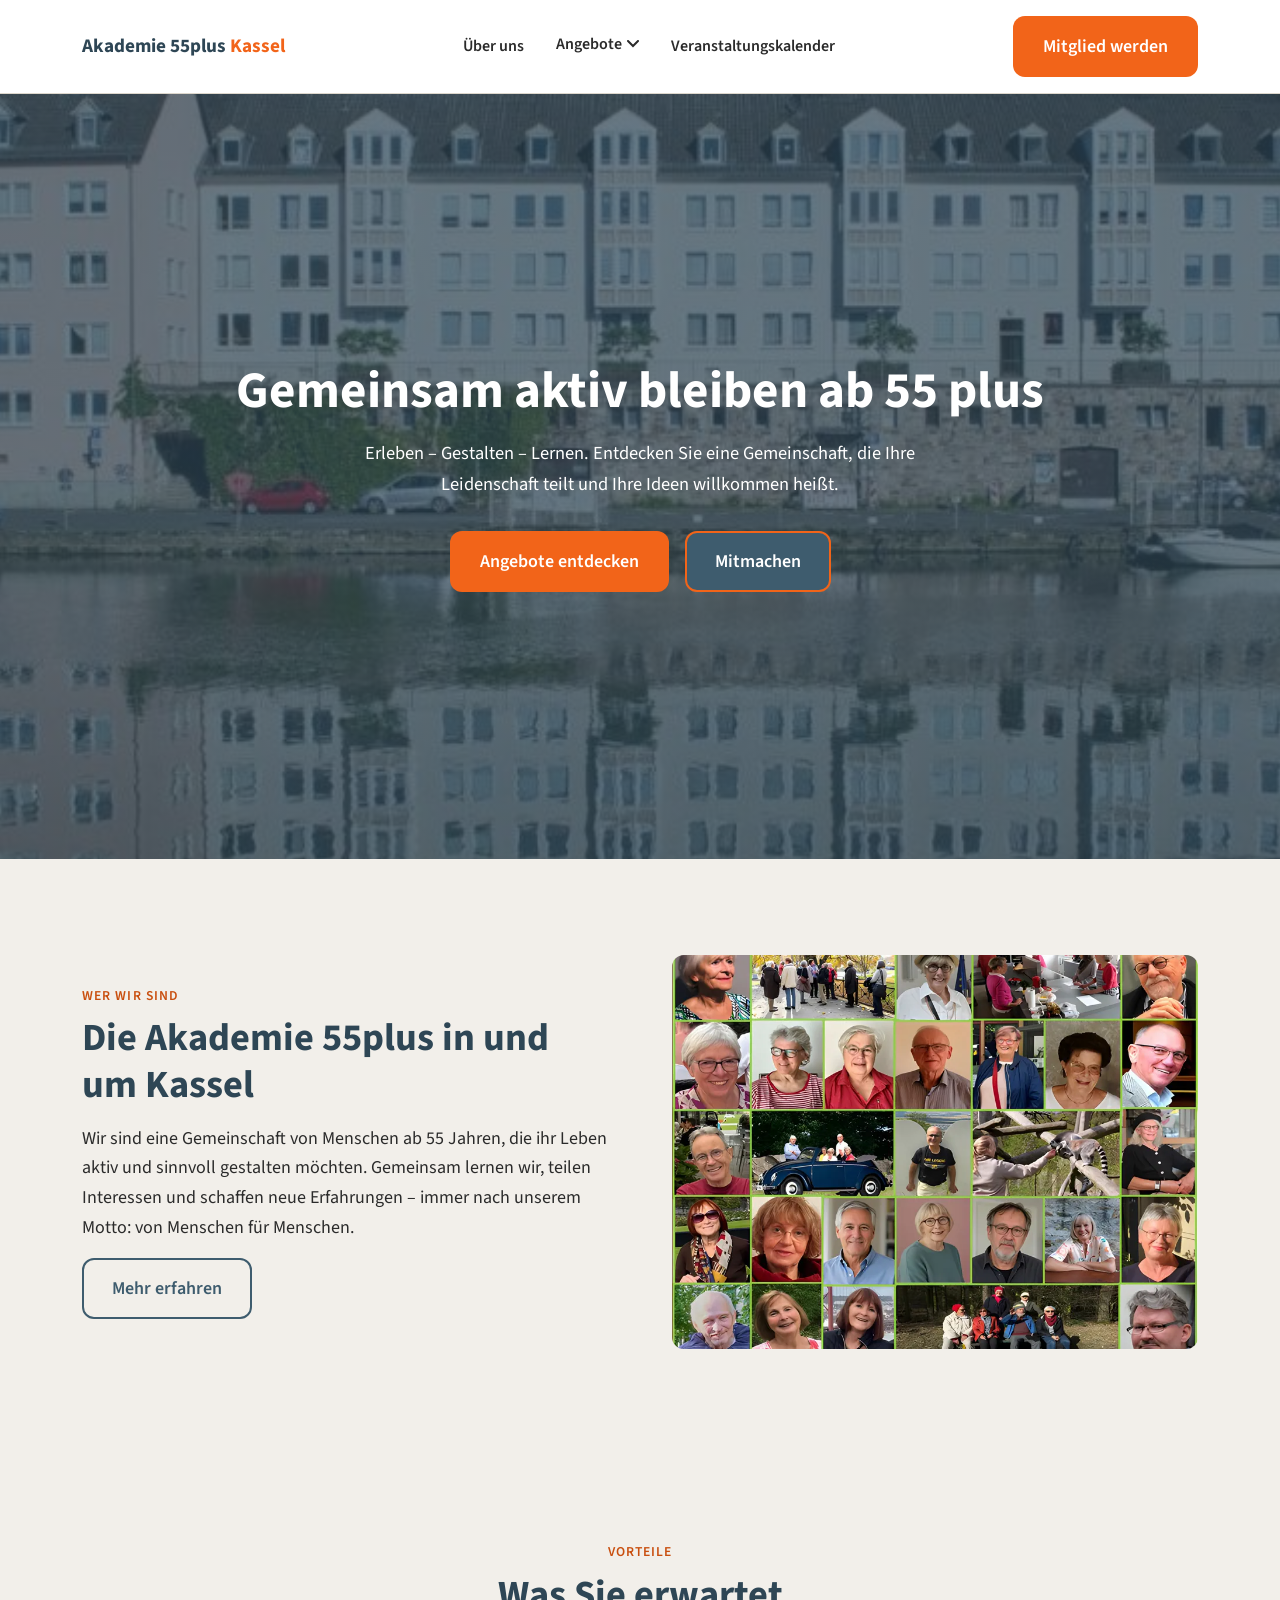
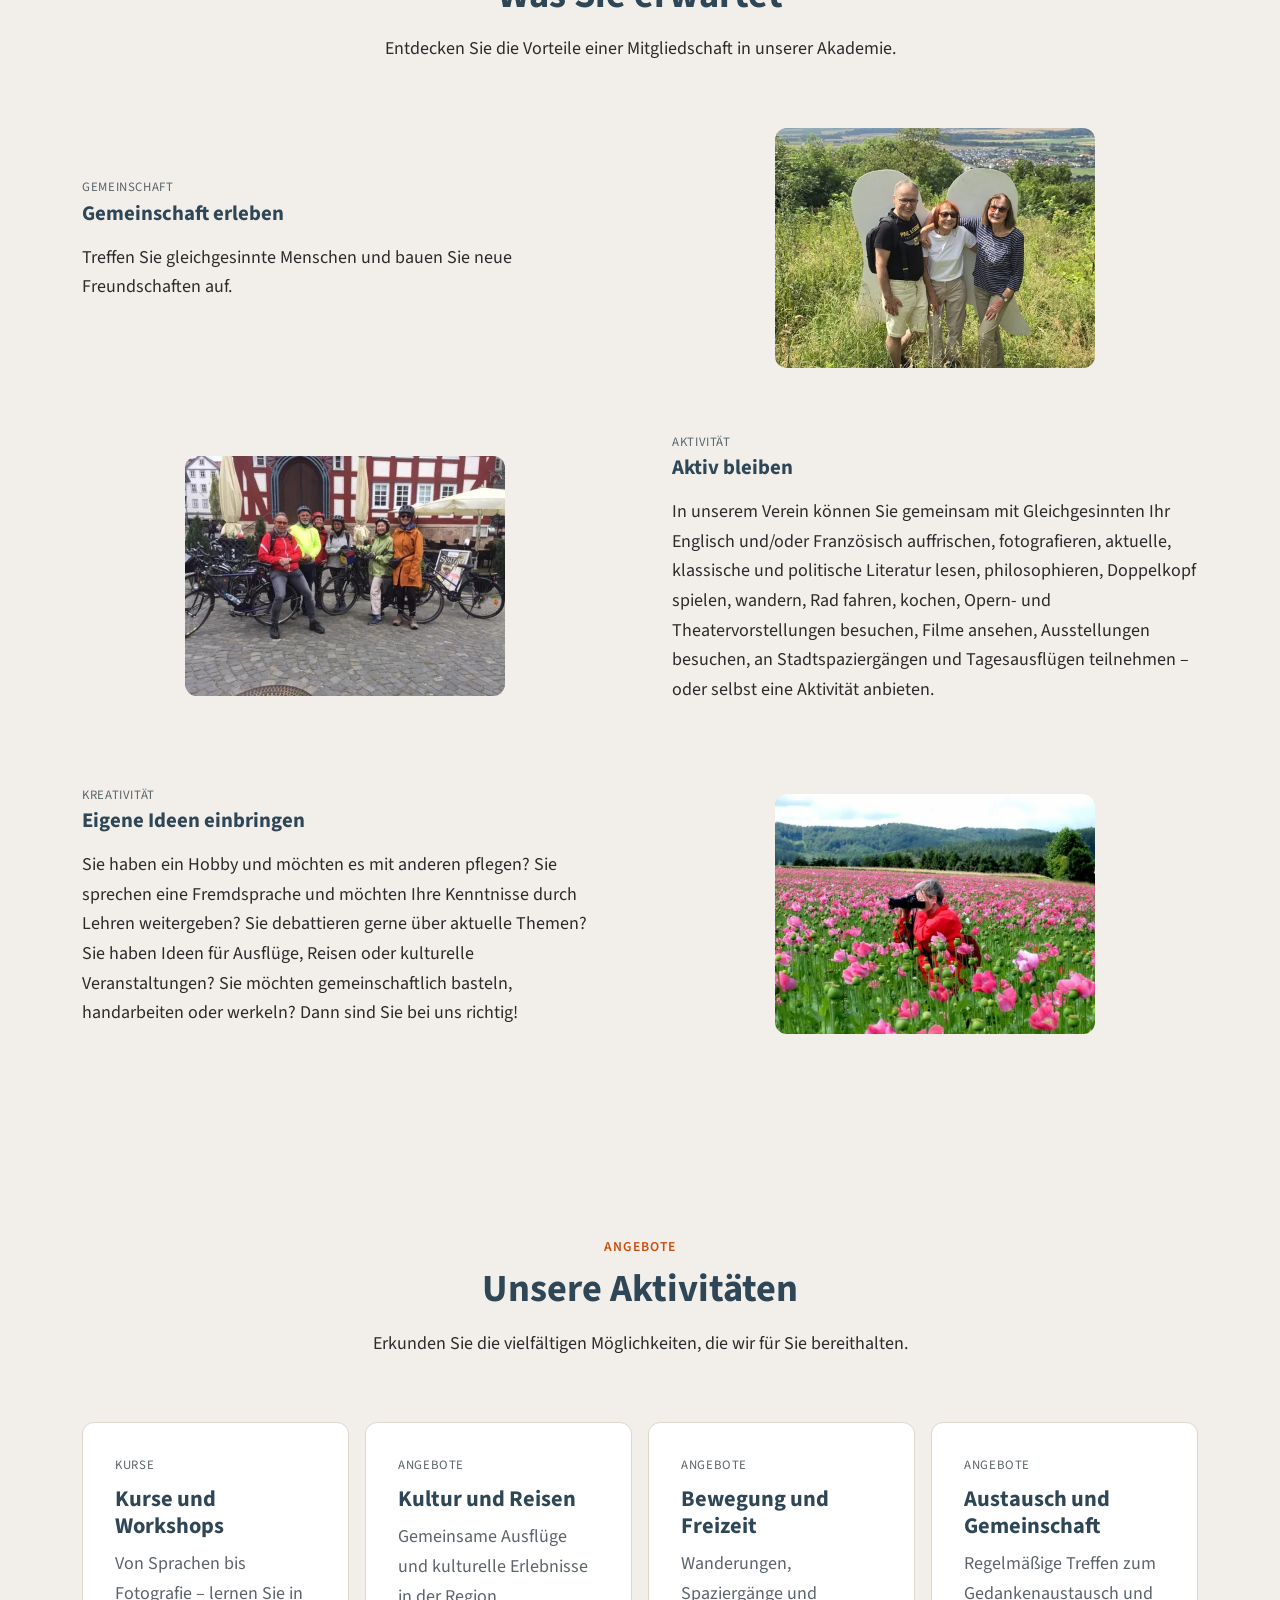
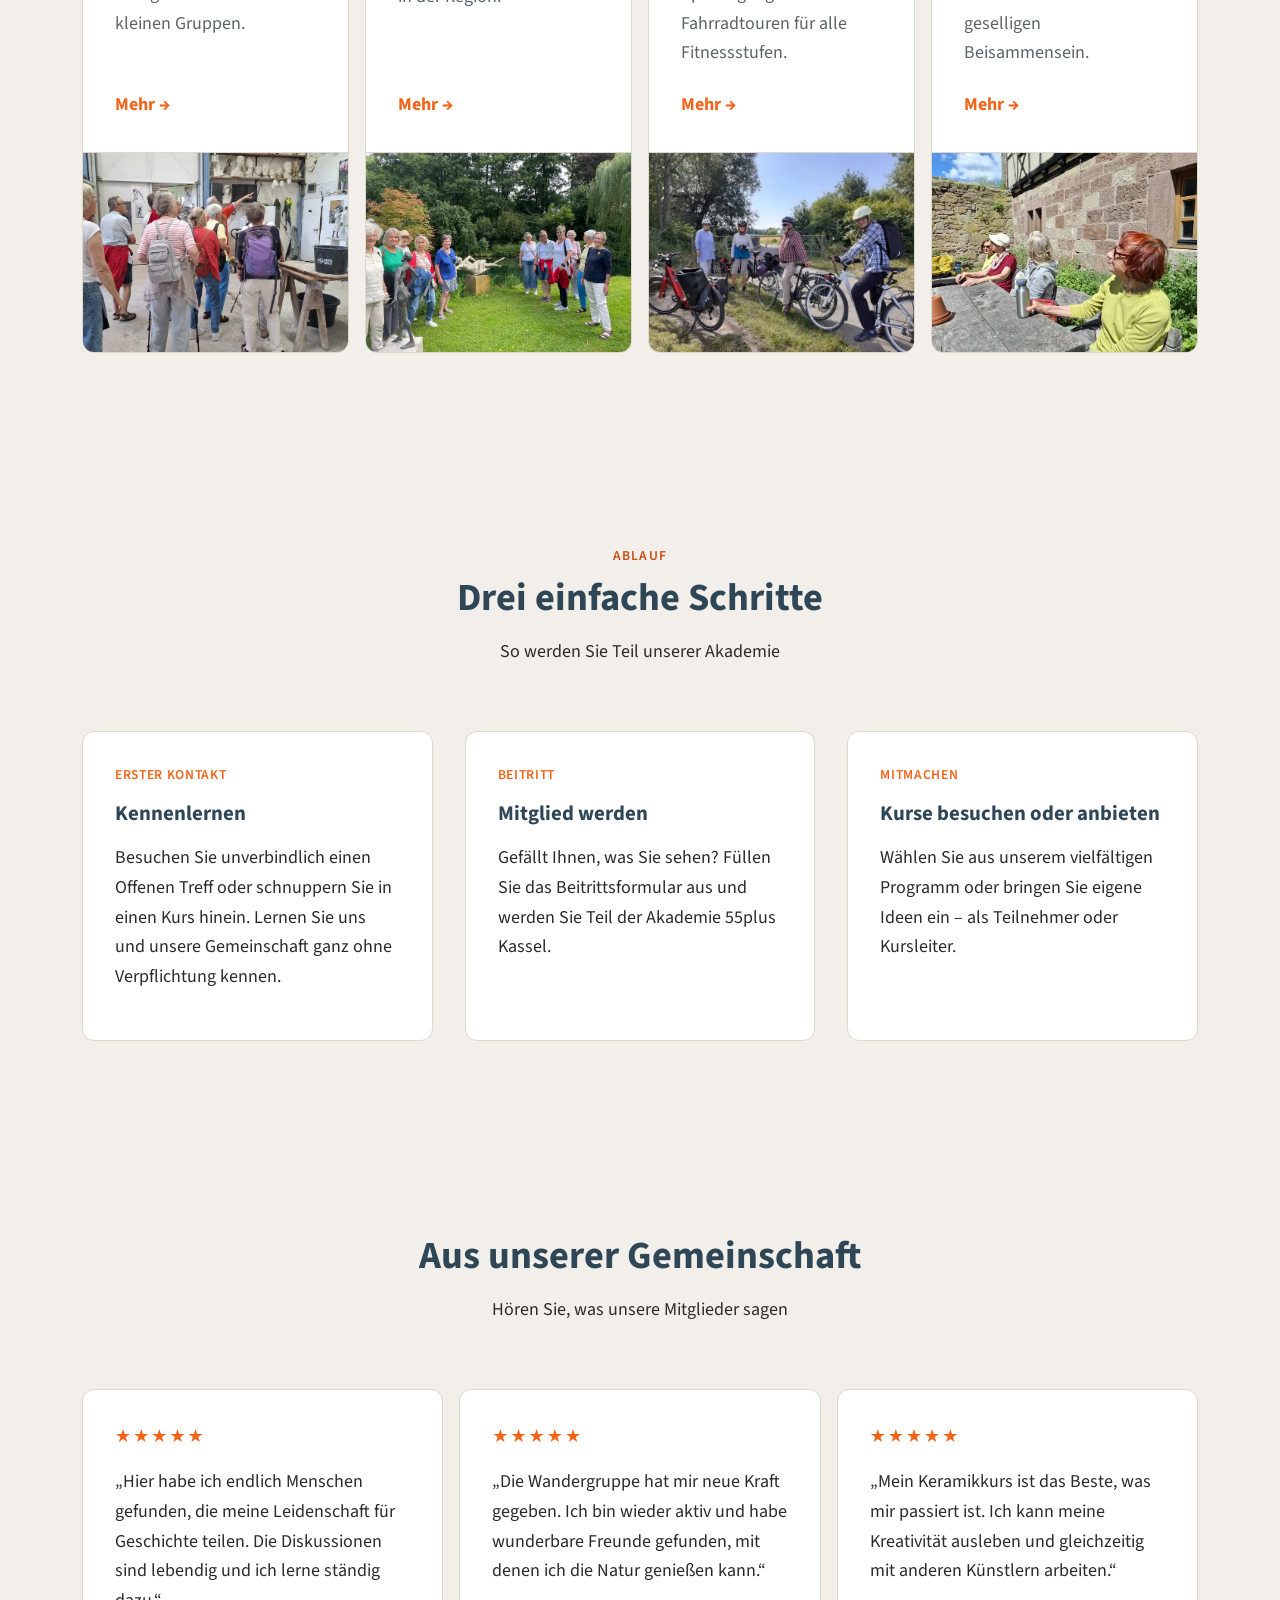
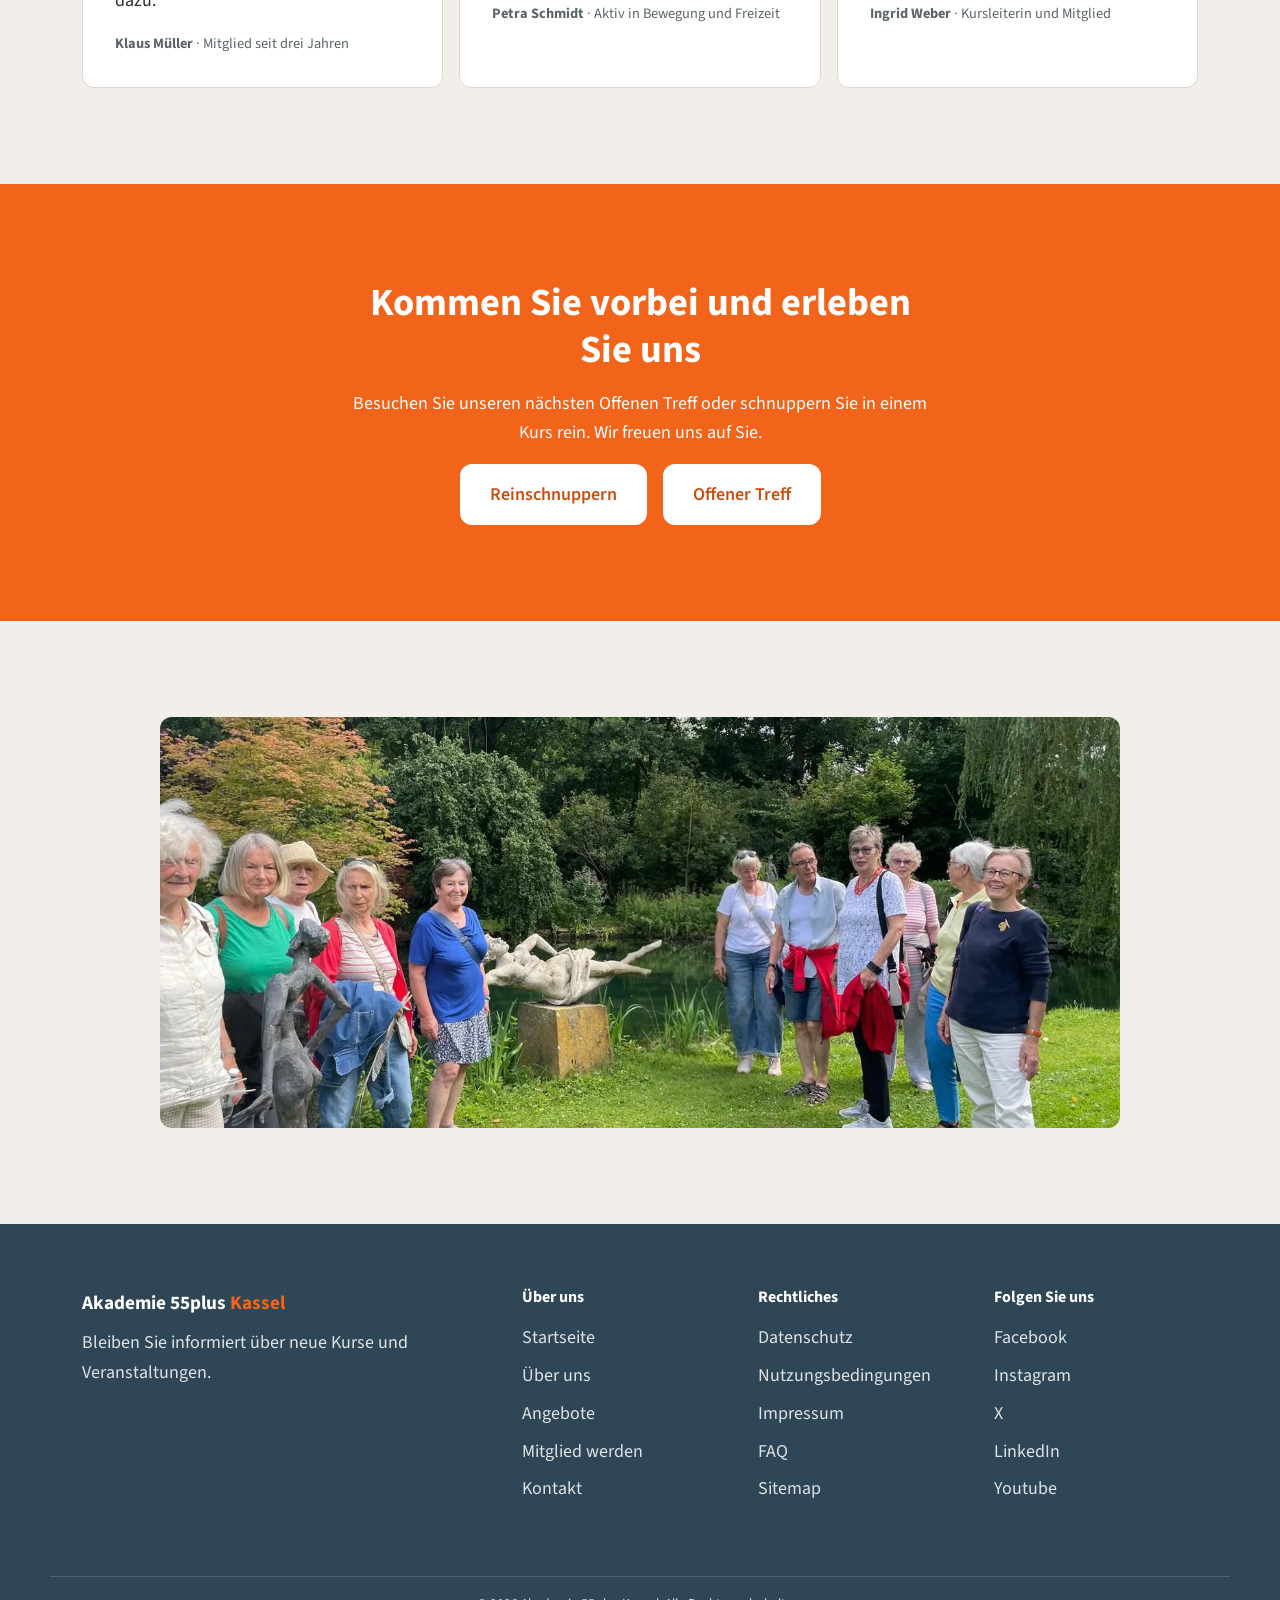
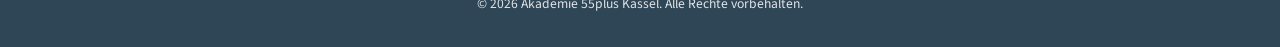
==== commit 7e067093: "Änderungen Kundenwunsch 16.8." ====
--- a/index.html
+++ b/index.html
@@ -3,8 +3,8 @@
 <head>
   <meta charset="UTF-8">
   <meta name="viewport" content="width=device-width, initial-scale=1.0">
-  <title>Akademie 55plus Kassel – Aktiv leben ab 55, gemeinsam in Kassel</title>
-  <meta name="description" content="Die Akademie 55plus Kassel ist eine Gemeinschaft von Menschen ab 55 Jahren – von Älteren für Ältere. Kurse, Ausflüge, Bewegung und Austausch in Kassel.">
+  <title>Akademie 55plus Kassel – Gemeinsam aktiv bleiben ab 55 plus</title>
+  <meta name="description" content="Die Akademie 55plus Kassel ist eine Gemeinschaft von Menschen ab 55 Jahren – von Menschen für Menschen. Kurse, Ausflüge, Bewegung und Austausch in Kassel.">
 
   <!-- Google Font: Source Sans 3 – klare, sehr gut lesbare Groteskschrift, ideal für ältere Leser -->
   <link rel="preconnect" href="https://fonts.googleapis.com">
@@ -71,9 +71,9 @@
     ========================================================== -->
     <section class="hero">
       <div class="container hero-inner">
-        <h1>Aktiv leben ab 55 – gemeinsam in Kassel</h1>
+        <h1>Gemeinsam aktiv bleiben ab 55 plus</h1>
         <p class="hero-text">
-          Lernen, erleben und gestalten – von Älteren für Ältere. Entdecken Sie eine
+          Erleben – Gestalten – Lernen. Entdecken Sie eine
           Gemeinschaft, die Ihre Leidenschaft teilt und Ihre Ideen willkommen heißt.
         </p>
         <div class="button-group">
@@ -90,11 +90,11 @@
       <div class="container two-col">
         <div class="text-col">
           <p class="eyebrow">Wer wir sind</p>
-          <h2>Die Akademie 55plus Kassel</h2>
+          <h2>Die Akademie 55plus in und um Kassel</h2>
           <p>
             Wir sind eine Gemeinschaft von Menschen ab 55 Jahren, die ihr Leben aktiv und
             sinnvoll gestalten möchten. Gemeinsam lernen wir, teilen Interessen und
-            schaffen neue Erfahrungen – immer nach unserem Motto: von Älteren für Ältere.
+            schaffen neue Erfahrungen – immer nach unserem Motto: von Menschen für Menschen.
           </p>
           <a href="ueber-uns.html" class="btn btn-outline">Mehr erfahren</a>
         </div>
@@ -282,7 +282,7 @@
             <p class="step-label">Erster Kontakt</p>
             <h3>Kennenlernen</h3>
             <p>
-              Besuchen Sie unverbindlich einen Stammtisch oder schnuppern Sie in einen
+              Besuchen Sie unverbindlich einen Offenen Treff oder schnuppern Sie in einen
               Kurs hinein. Lernen Sie uns und unsere Gemeinschaft ganz ohne Verpflichtung
               kennen.
             </p>
@@ -357,12 +357,12 @@
       <div class="container cta-inner">
         <h2>Kommen Sie vorbei und erleben Sie uns</h2>
         <p>
-          Besuchen Sie unseren nächsten Stammtisch oder schnuppern Sie in einem Kurs
+          Besuchen Sie unseren nächsten Offenen Treff oder schnuppern Sie in einem Kurs
           rein. Wir freuen uns auf Sie.
         </p>
         <div class="button-group">
           <a href="angebote-kurse-workshops.html" class="btn btn-primary">Reinschnuppern</a>
-          <a href="angebote-austausch-gemeinschaft.html" class="btn btn-outline-light">Stammtisch</a>
+          <a href="angebote-austausch-gemeinschaft.html" class="btn btn-outline-light">Offener Treff</a>
         </div>
       </div>
     </section>
@@ -409,7 +409,9 @@
         <h4>Rechtliches</h4>
         <ul>
           <li><a href="datenschutz.html">Datenschutz</a></li>
+          <li><a href="nutzungsbedingungen.html">Nutzungsbedingungen</a></li>
           <li><a href="impressum.html">Impressum</a></li>
+          <li><a href="faq.html">FAQ</a></li>
           <li><a href="sitemap.html">Sitemap</a></li>
         </ul>
       </div>
@@ -418,6 +420,10 @@
         <h4>Folgen Sie uns</h4>
         <ul class="social-list">
           <li><a href="#">Facebook</a></li>
+          <li><a href="#">Instagram</a></li>
+          <li><a href="#">X</a></li>
+          <li><a href="#">LinkedIn</a></li>
+          <li><a href="#">Youtube</a></li>
         </ul>
       </div>
 
--- a/css/style.css
+++ b/css/style.css
@@ -104,7 +104,7 @@
   letter-spacing: 0.08em;
   font-weight: 600;
   font-size: 0.85rem;
-  color: var(--color-accent);
+  color: var(--color-accent-dark);
   margin-bottom: var(--space-xs);
 }
 
@@ -339,8 +339,9 @@
   width: 56px;
   height: 56px;
   border-radius: 50%;
-  background: var(--color-primary);
-  color: var(--color-surface);
+  border:solid 2px var(--color-primary);
+  background: white;
+  color: var(--color-primary);
   display: flex;
   align-items: center;
   justify-content: center;
@@ -352,11 +353,6 @@
 .feature-body h3 { margin-bottom: 0.4rem; }
 .feature-body p { color: var(--color-text-muted); margin-bottom: 0; }
 
-/* Jeder zweite Punkt bekommt die Akzentfarbe als Badge –
-   sorgt für optischen Rhythmus in der langen Liste */
-.feature-item:nth-child(even) .feature-badge {
-  background: var(--color-accent);
-}
 
 /* ==========================================================
    KARTEN-RASTER ("Unsere Aktivitäten" / Testimonials)
@@ -603,7 +599,7 @@
 }
 .page-hero h1 { color: var(--color-surface); margin-bottom: var(--space-xs); }
 .page-hero p { color: rgba(255,255,255,0.85); max-width: 640px; margin: 0 auto; }
-.page-hero .eyebrow { color: #FFD9C2; } /* helleres Orange, gut lesbar auf dem blauen Hintergrund */
+.page-hero .eyebrow { color: #ffffff; } /* helleres Orange, gut lesbar auf dem blauen Hintergrund */
 
 /* Fließtext-Container für einfache Textseiten (z.B. Über uns) */
 .prose { max-width: 760px; margin: 0 auto; }
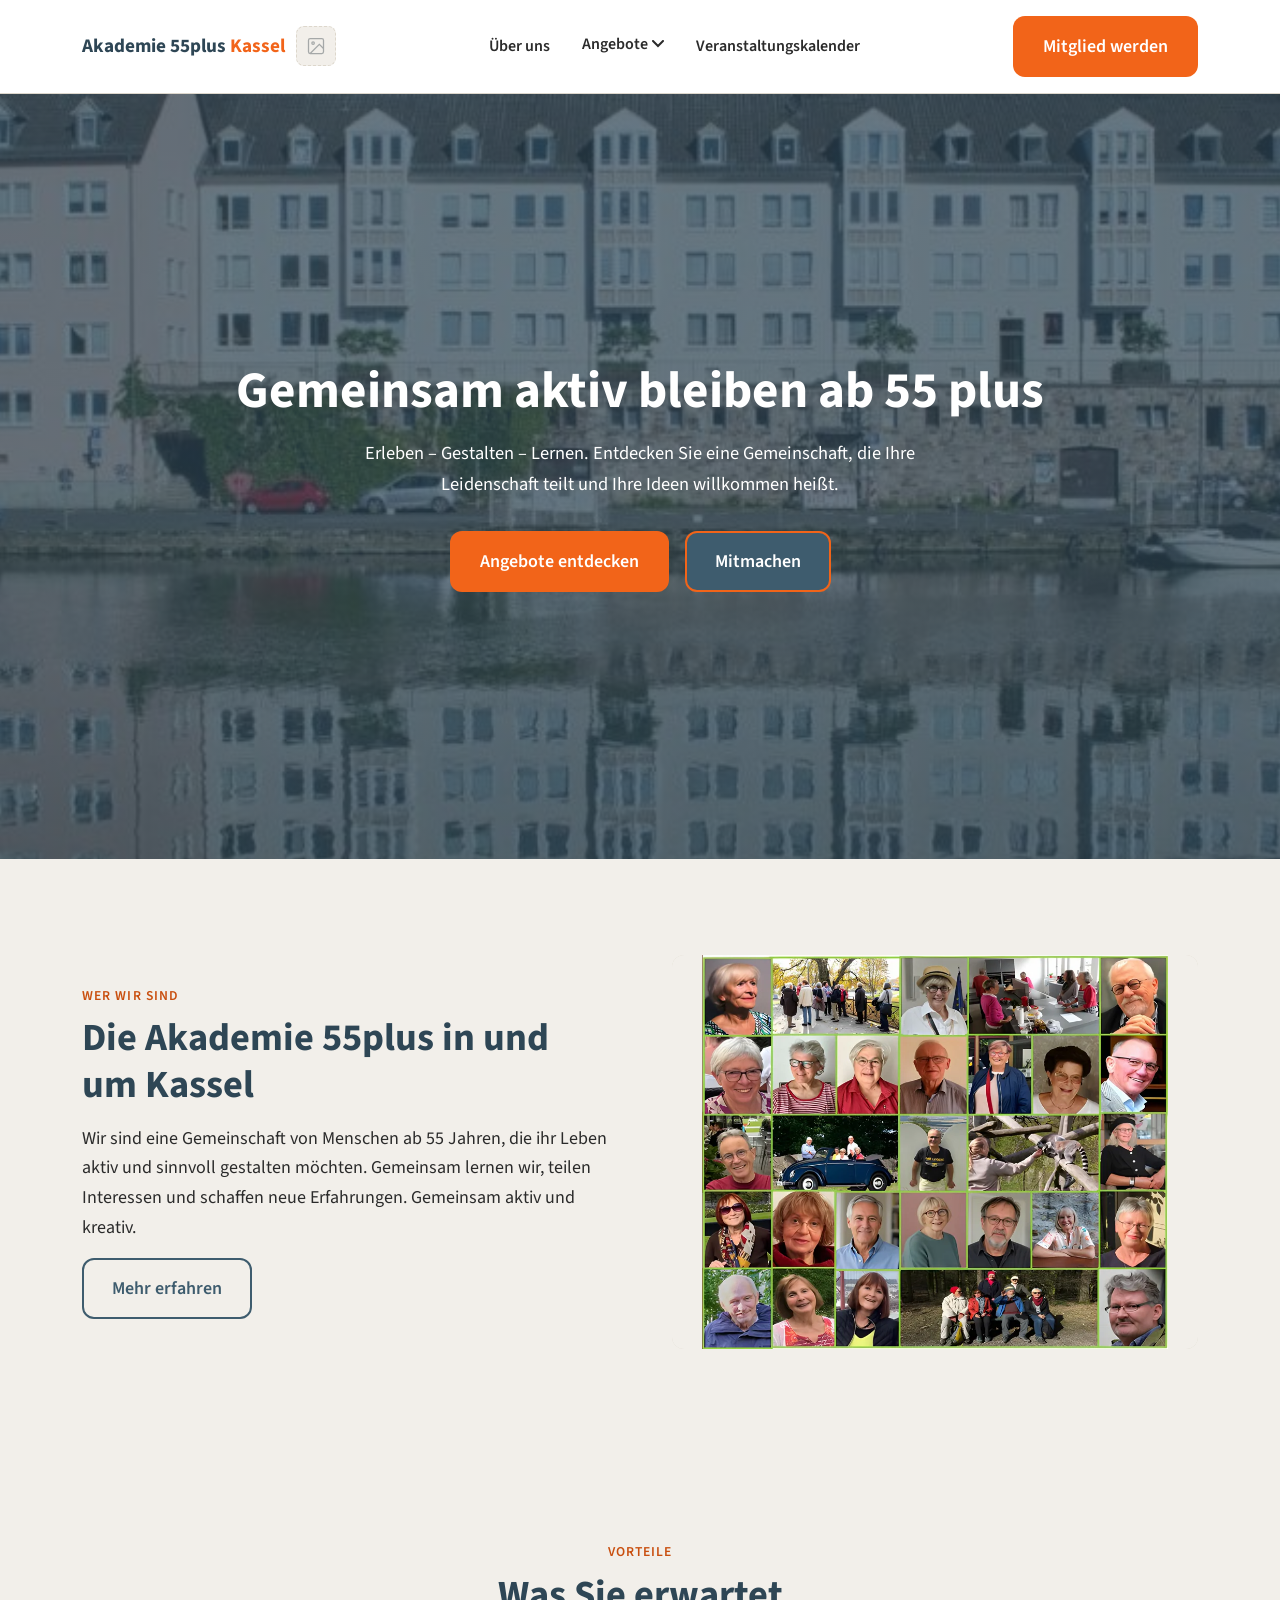
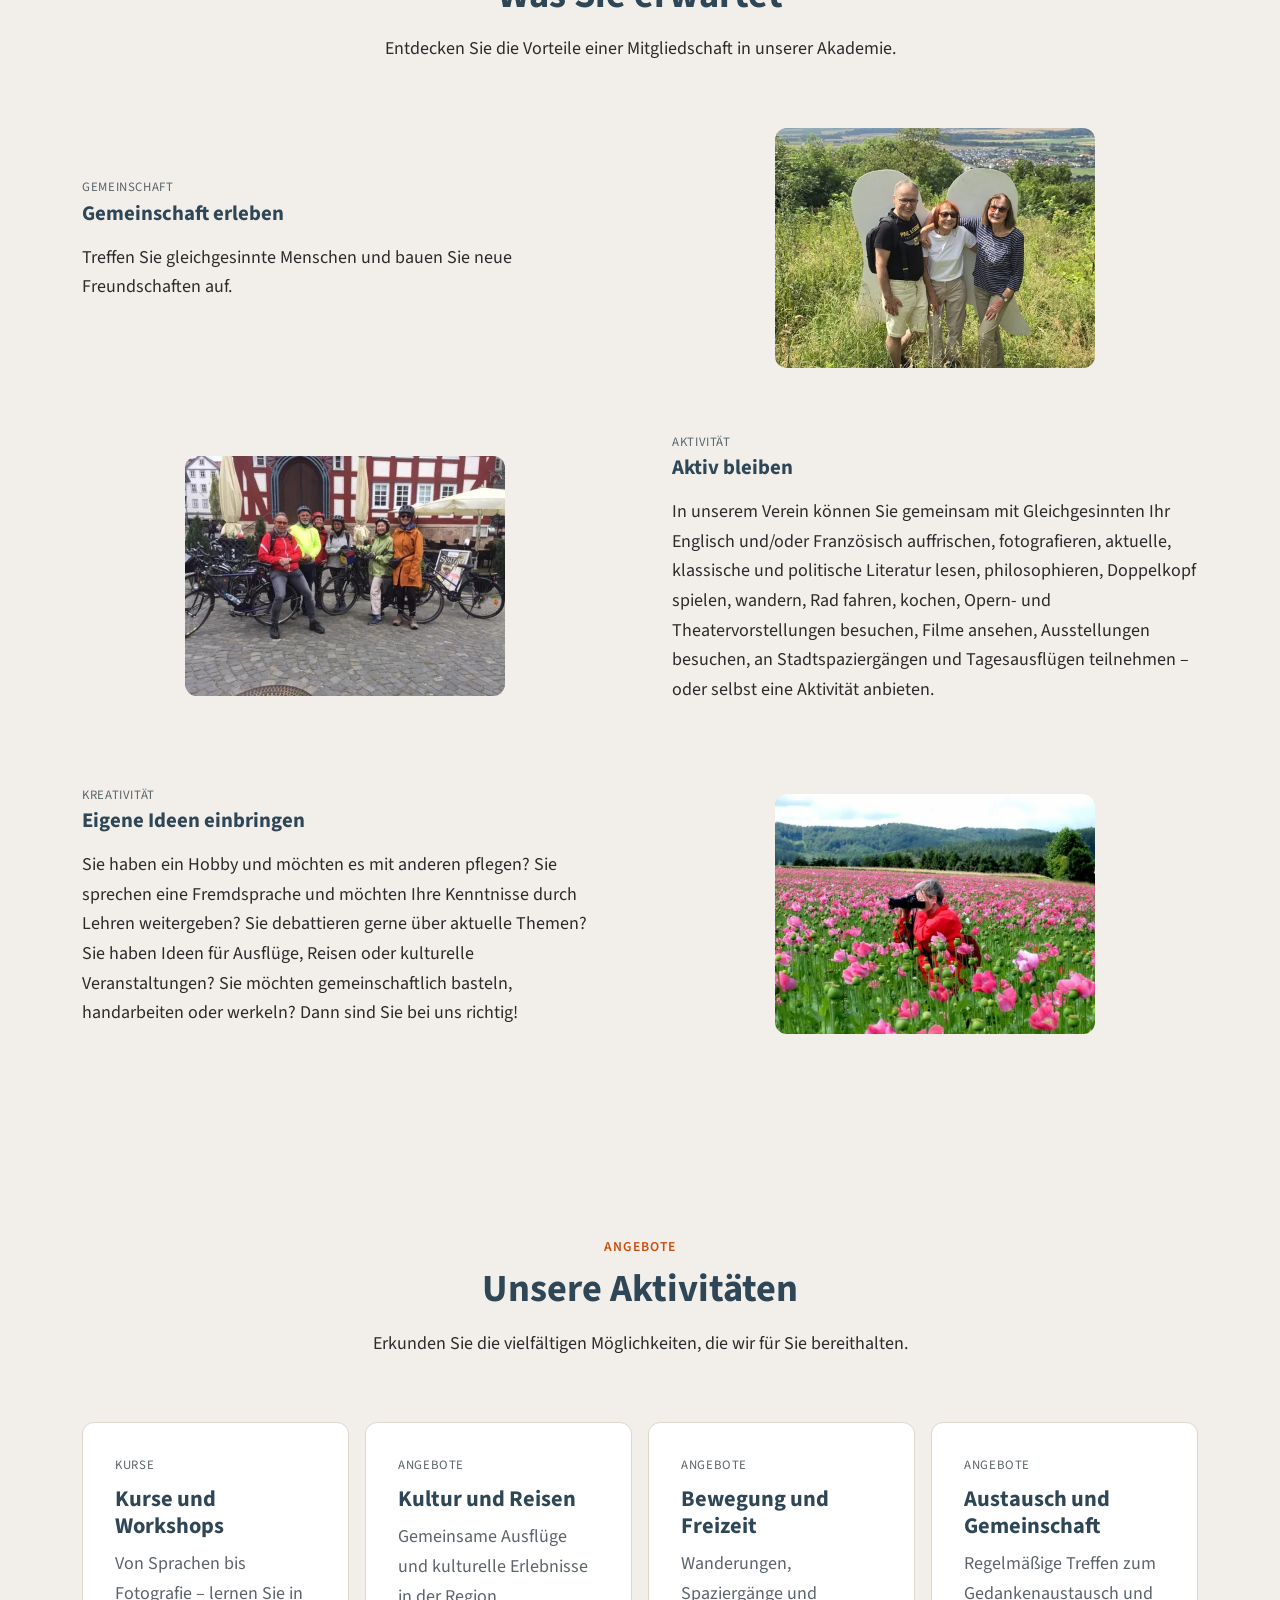
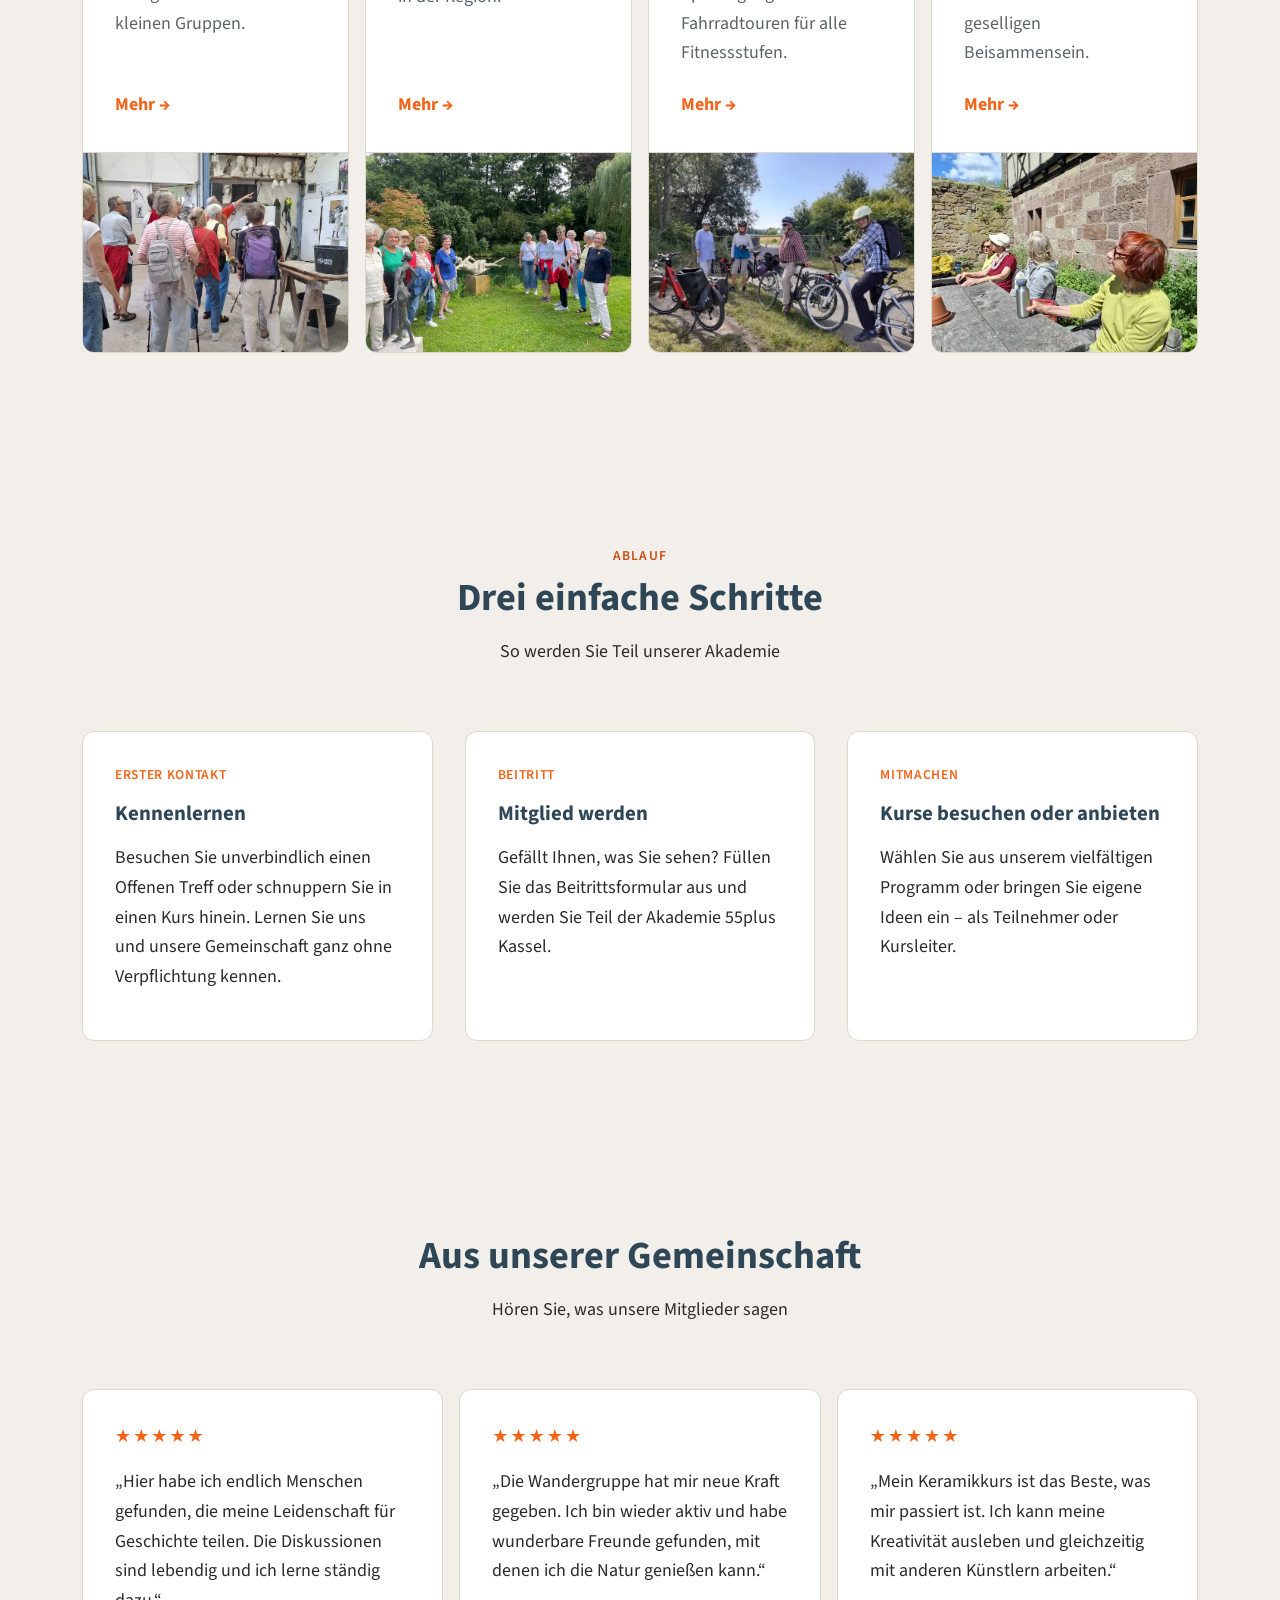
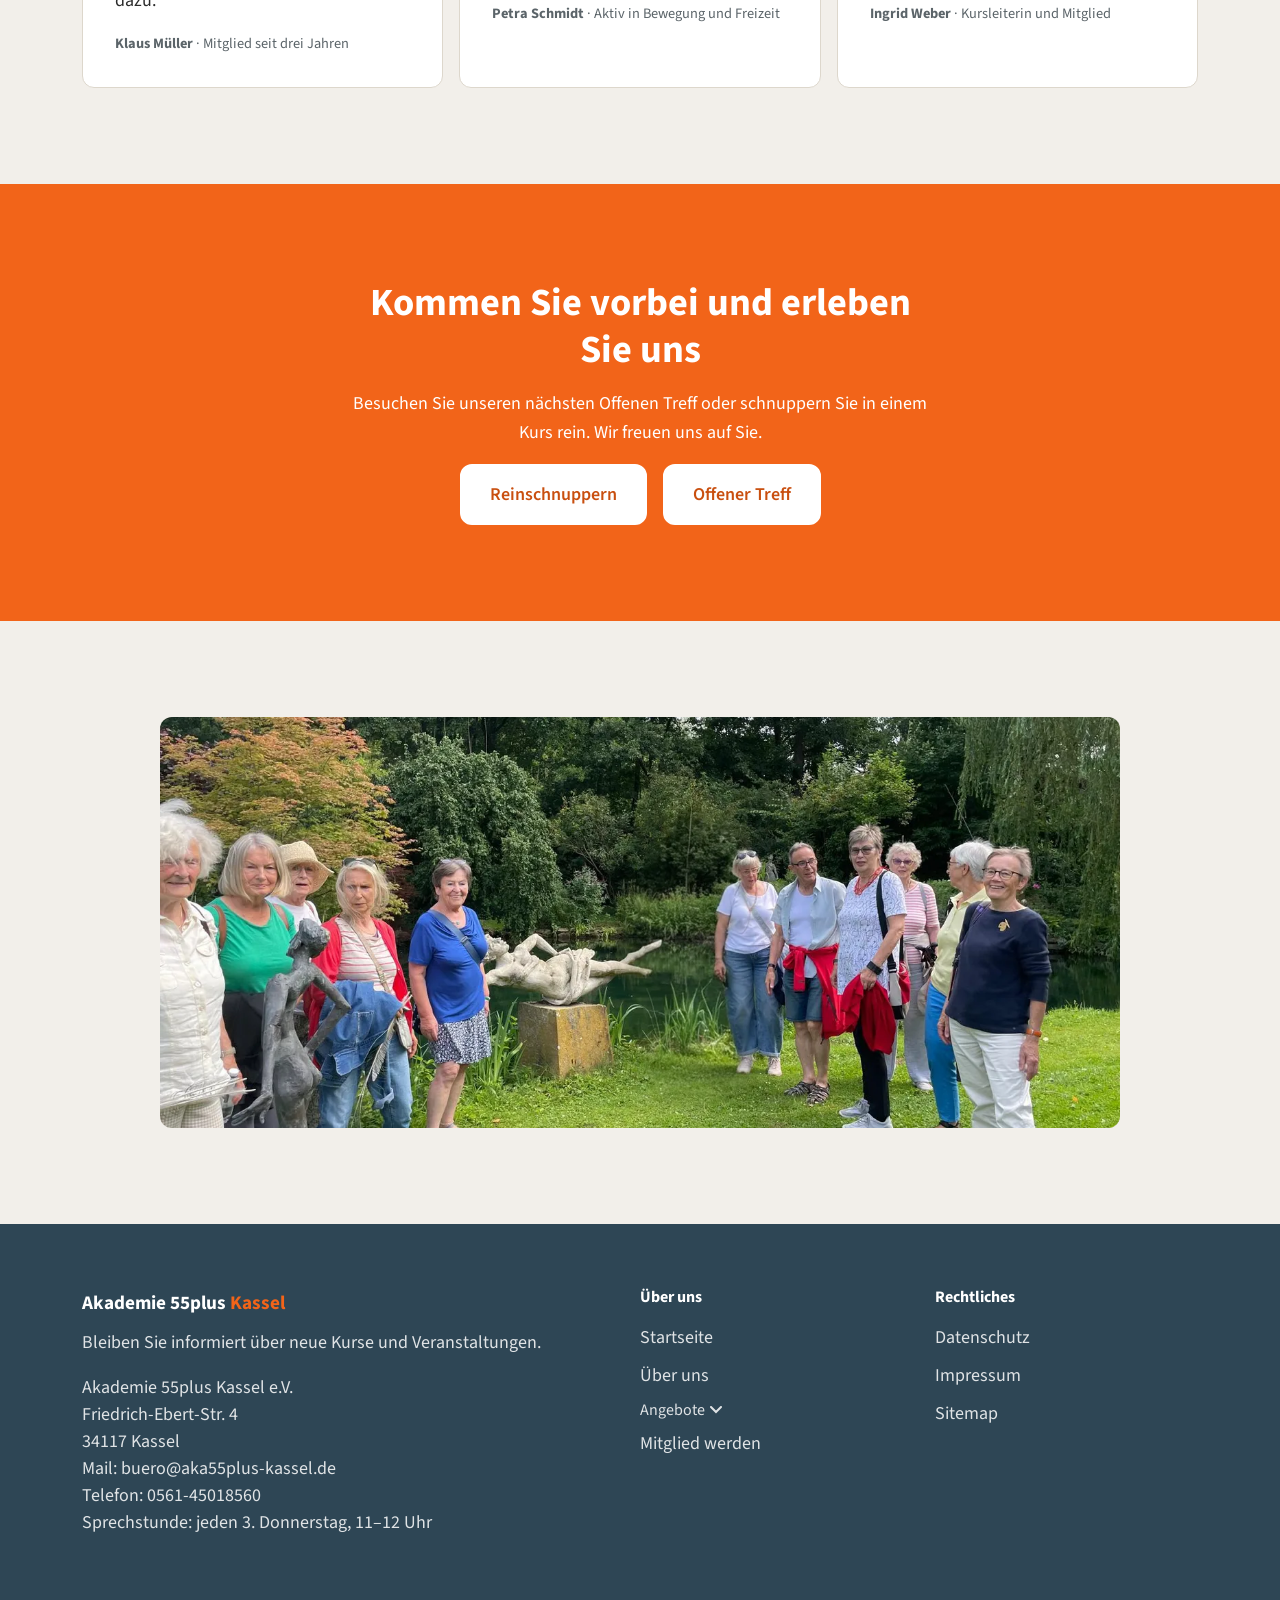
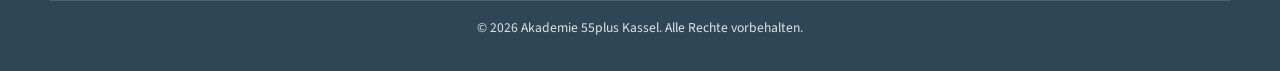
==== commit 9ac28ba0: "Änderungen 23.08." ====
--- a/index.html
+++ b/index.html
@@ -4,7 +4,7 @@
   <meta charset="UTF-8">
   <meta name="viewport" content="width=device-width, initial-scale=1.0">
   <title>Akademie 55plus Kassel – Gemeinsam aktiv bleiben ab 55 plus</title>
-  <meta name="description" content="Die Akademie 55plus Kassel ist eine Gemeinschaft von Menschen ab 55 Jahren – von Menschen für Menschen. Kurse, Ausflüge, Bewegung und Austausch in Kassel.">
+  <meta name="description" content="Die Akademie 55plus Kassel ist eine Gemeinschaft von Menschen ab 55 Jahren – gemeinsam aktiv und kreativ. Kurse, Ausflüge, Bewegung und Austausch in Kassel.">
 
   <!-- Google Font: Source Sans 3 – klare, sehr gut lesbare Groteskschrift, ideal für ältere Leser -->
   <link rel="preconnect" href="https://fonts.googleapis.com">
@@ -22,7 +22,12 @@
   <header class="site-header">
     <div class="container header-inner">
 
-      <a href="index.html" class="logo">Akademie 55plus <span>Kassel</span></a>
+      <div class="header-brand">
+        <a href="index.html" class="logo">Akademie 55plus <span>Kassel</span></a>
+        <div class="logo-placeholder" role="img" aria-label="Platzhalter für Vereinslogo">
+          <svg viewBox="0 0 24 24" fill="none" stroke="currentColor" stroke-width="1.5"><rect x="3" y="3" width="18" height="18" rx="2"/><circle cx="8.5" cy="8.5" r="1.5"/><path d="M21 15l-5-5L5 21"/></svg>
+        </div>
+      </div>
 
       <!-- Hauptnavigation -->
       <nav class="main-nav" aria-label="Hauptnavigation">
@@ -94,7 +99,7 @@
           <p>
             Wir sind eine Gemeinschaft von Menschen ab 55 Jahren, die ihr Leben aktiv und
             sinnvoll gestalten möchten. Gemeinsam lernen wir, teilen Interessen und
-            schaffen neue Erfahrungen – immer nach unserem Motto: von Menschen für Menschen.
+            schaffen neue Erfahrungen. Gemeinsam aktiv und kreativ.
           </p>
           <a href="ueber-uns.html" class="btn btn-outline">Mehr erfahren</a>
         </div>
@@ -103,7 +108,7 @@
           <div class="image-placeholder">
             <picture>
               <source srcset="images/collage-mitglieder.webp" type="image/webp">
-              <img src="images/collage-mitglieder.jpg" alt="Collage aus Fotos von Vereinsmitgliedern der Akademie 55plus Kassel" loading="lazy">
+              <img src="images/collage-mitglieder.jpg" class="img-contain" alt="Collage aus Fotos von Vereinsmitgliedern der Akademie 55plus Kassel" loading="lazy">
             </picture>
           </div>
         </div>
@@ -392,6 +397,14 @@
       <div class="footer-brand">
         <p class="logo logo-footer">Akademie 55plus <span>Kassel</span></p>
         <p>Bleiben Sie informiert über neue Kurse und Veranstaltungen.</p>
+        <address class="footer-contact">
+          <a href="https://aka55plus-kassel.de/wer-sind-wir/mitgliedschaft.html">Akademie 55plus Kassel e.V.</a><br>
+          Friedrich-Ebert-Str. 4<br>
+          34117 Kassel<br>
+          Mail: <a href="mailto:buero@aka55plus-kassel.de">buero@aka55plus-kassel.de</a><br>
+          Telefon: 0561-45018560<br>
+          Sprechstunde: jeden 3. Donnerstag, 11–12 Uhr
+        </address>
       </div>
 
       <div class="footer-col">
@@ -399,9 +412,23 @@
         <ul>
           <li><a href="index.html">Startseite</a></li>
           <li><a href="ueber-uns.html">Über uns</a></li>
-          <li><a href="#angebote">Angebote</a></li>
+
+          <li class="has-dropdown">
+            <button class="dropdown-toggle" aria-expanded="false" aria-controls="footer-angebote-menu">
+              Angebote
+              <svg class="chevron" width="12" height="8" viewBox="0 0 12 8" aria-hidden="true">
+                <path d="M1 1l5 5 5-5" stroke="currentColor" stroke-width="2" fill="none" stroke-linecap="round"/>
+              </svg>
+            </button>
+            <ul class="dropdown-menu" id="footer-angebote-menu">
+              <li><a href="angebote-kurse-workshops.html">Kurse und Workshops</a></li>
+              <li><a href="angebote-kultur-reisen.html">Kultur und Reisen</a></li>
+              <li><a href="angebote-bewegung-freizeit.html">Bewegung und Freizeit</a></li>
+              <li><a href="angebote-austausch-gemeinschaft.html">Austausch und Gemeinschaft</a></li>
+            </ul>
+          </li>
+
           <li><a href="mitglied-werden.html">Mitglied werden</a></li>
-          <li><a href="kontakt.html">Kontakt</a></li>
         </ul>
       </div>
 
@@ -409,21 +436,8 @@
         <h4>Rechtliches</h4>
         <ul>
           <li><a href="datenschutz.html">Datenschutz</a></li>
-          <li><a href="nutzungsbedingungen.html">Nutzungsbedingungen</a></li>
           <li><a href="impressum.html">Impressum</a></li>
-          <li><a href="faq.html">FAQ</a></li>
           <li><a href="sitemap.html">Sitemap</a></li>
-        </ul>
-      </div>
-
-      <div class="footer-col">
-        <h4>Folgen Sie uns</h4>
-        <ul class="social-list">
-          <li><a href="#">Facebook</a></li>
-          <li><a href="#">Instagram</a></li>
-          <li><a href="#">X</a></li>
-          <li><a href="#">LinkedIn</a></li>
-          <li><a href="#">Youtube</a></li>
         </ul>
       </div>
 
--- a/css/style.css
+++ b/css/style.css
@@ -188,6 +188,21 @@
 }
 .logo span { color: var(--color-accent); }
 
+.header-brand { display: flex; align-items: center; gap: 0.7rem; }
+.logo-placeholder {
+  width: 40px;
+  height: 40px;
+  border-radius: 8px;
+  background: var(--color-bg);
+  border: 1px dashed var(--color-border);
+  display: flex;
+  align-items: center;
+  justify-content: center;
+  color: var(--color-text-muted);
+  flex-shrink: 0;
+}
+.logo-placeholder svg { width: 20px; height: 20px; opacity: 0.5; }
+
 .main-nav ul {
   display: flex;
   gap: var(--space-md);
@@ -216,7 +231,8 @@
 /* Dropdown "Angebote" */
 .has-dropdown { position: relative; }
 
-.main-nav .dropdown-menu {
+.main-nav .dropdown-menu,
+.footer-col .dropdown-menu {
   list-style: none;
   margin: 0;
   padding: var(--space-xs) 0;
@@ -229,14 +245,15 @@
   border-radius: var(--radius);
   box-shadow: 0 8px 24px rgba(0,0,0,0.08);
 
-  /* Wichtig: Selector ist bewusst ".main-nav .dropdown-menu" (2 Klassen),
-     damit er spezifischer ist als ".main-nav ul" oben und dessen
+  /* Wichtig: Selector ist bewusst zweigliedrig (Elternklasse + .dropdown-menu),
+     damit er spezifischer ist als z.B. ".main-nav ul" oben und dessen
      "display: flex" sicher überschreibt. Nur mit ".dropdown-menu" allein
-     hätte ".main-nav ul" gewonnen und das Menü wäre immer offen geblieben. */
+     hätte die allgemeinere Regel gewonnen und das Menü wäre immer offen geblieben. */
   display: none;
 }
 
-.main-nav .dropdown-menu.open { display: block; }
+.main-nav .dropdown-menu.open,
+.footer-col .dropdown-menu.open { display: block; }
 
 .dropdown-menu li a {
   display: block;
@@ -313,6 +330,8 @@
   overflow: hidden;
 }
 .image-placeholder img { width: 100%; height: 100%; object-fit: cover; display: block; }
+/* Für Bilder, die komplett (unbeschnitten) gezeigt werden sollen statt zugeschnitten */
+.image-placeholder img.img-contain { object-fit: contain; background: var(--color-bg); }
 
 /* ==========================================================
    FEATURE-LISTE ("Was Sie erwartet")
@@ -523,18 +542,38 @@
 
 .footer-grid {
   display: grid;
-  grid-template-columns: 2fr 1fr 1fr 1fr;
+  grid-template-columns: 2fr 1fr 1fr;
   gap: var(--space-md);
   padding-bottom: var(--space-lg);
 }
 
 .footer-brand .logo-footer { color: var(--color-surface); margin-bottom: var(--space-xs); }
+
+.footer-contact {
+  font-style: normal;
+  margin-top: var(--space-sm);
+  line-height: 1.5;
+}
+.footer-contact a { color: rgba(255,255,255,0.85); }
+.footer-contact a:hover { color: var(--color-surface); }
 
 .footer-col h4 {
   color: var(--color-surface);
   font-size: 1rem;
   margin-bottom: var(--space-sm);
 }
+
+/* Footer-Dropdown "Angebote" — gleiche Funktion wie im Header, nur
+   an die dunkle Footer-Farbe angepasst */
+.footer-col .dropdown-toggle {
+  color: rgba(255,255,255,0.85);
+  padding: 0;
+  font-weight: 400;
+}
+.footer-col .dropdown-toggle:hover { color: var(--color-surface); }
+.footer-col .has-dropdown { margin-bottom: 0.5rem; }
+.footer-col .dropdown-menu a { color: var(--color-primary); }
+.footer-col .dropdown-menu a:hover { color: var(--color-accent); }
 
 .footer-col ul { list-style: none; margin: 0; padding: 0; }
 .footer-col li { margin-bottom: 0.5rem; }
@@ -652,6 +691,18 @@
   overflow: hidden;
 }
 .activity-entry-image img { width: 100%; height: 100%; object-fit: cover; }
+.activity-entry-image img.img-contain {
+  width: 100%;
+  height: auto;
+  object-fit: contain;
+  display: block;
+  margin: 0 auto;
+}
+
+/* Für Hochkant-Fotos (z.B. Doppelkopf): höherer statt breiterer Rahmen,
+   damit das Bild bei object-fit:contain nicht auf einen schmalen Streifen
+   zusammenschrumpft. */
+.activity-entry-image.is-portrait { aspect-ratio: 480 / 746; }
 .activity-entry-image svg { width: 28px; height: 28px; color: var(--color-text-muted); opacity: 0.5; }
 
 .activity-entry h3 { margin-bottom: 0.4rem; }
@@ -774,6 +825,7 @@
   .nav-cta-mobile { display: block; margin-top: var(--space-sm); text-align: center; }
 
   .footer-grid { grid-template-columns: 1fr; }
+  .footer-col .dropdown-menu { position: static; box-shadow: none; border: none; padding-left: var(--space-sm); }
 }
 
 /* Kleines Smartphone (z.B. iPhone SE, ca. 375px und schmaler) */
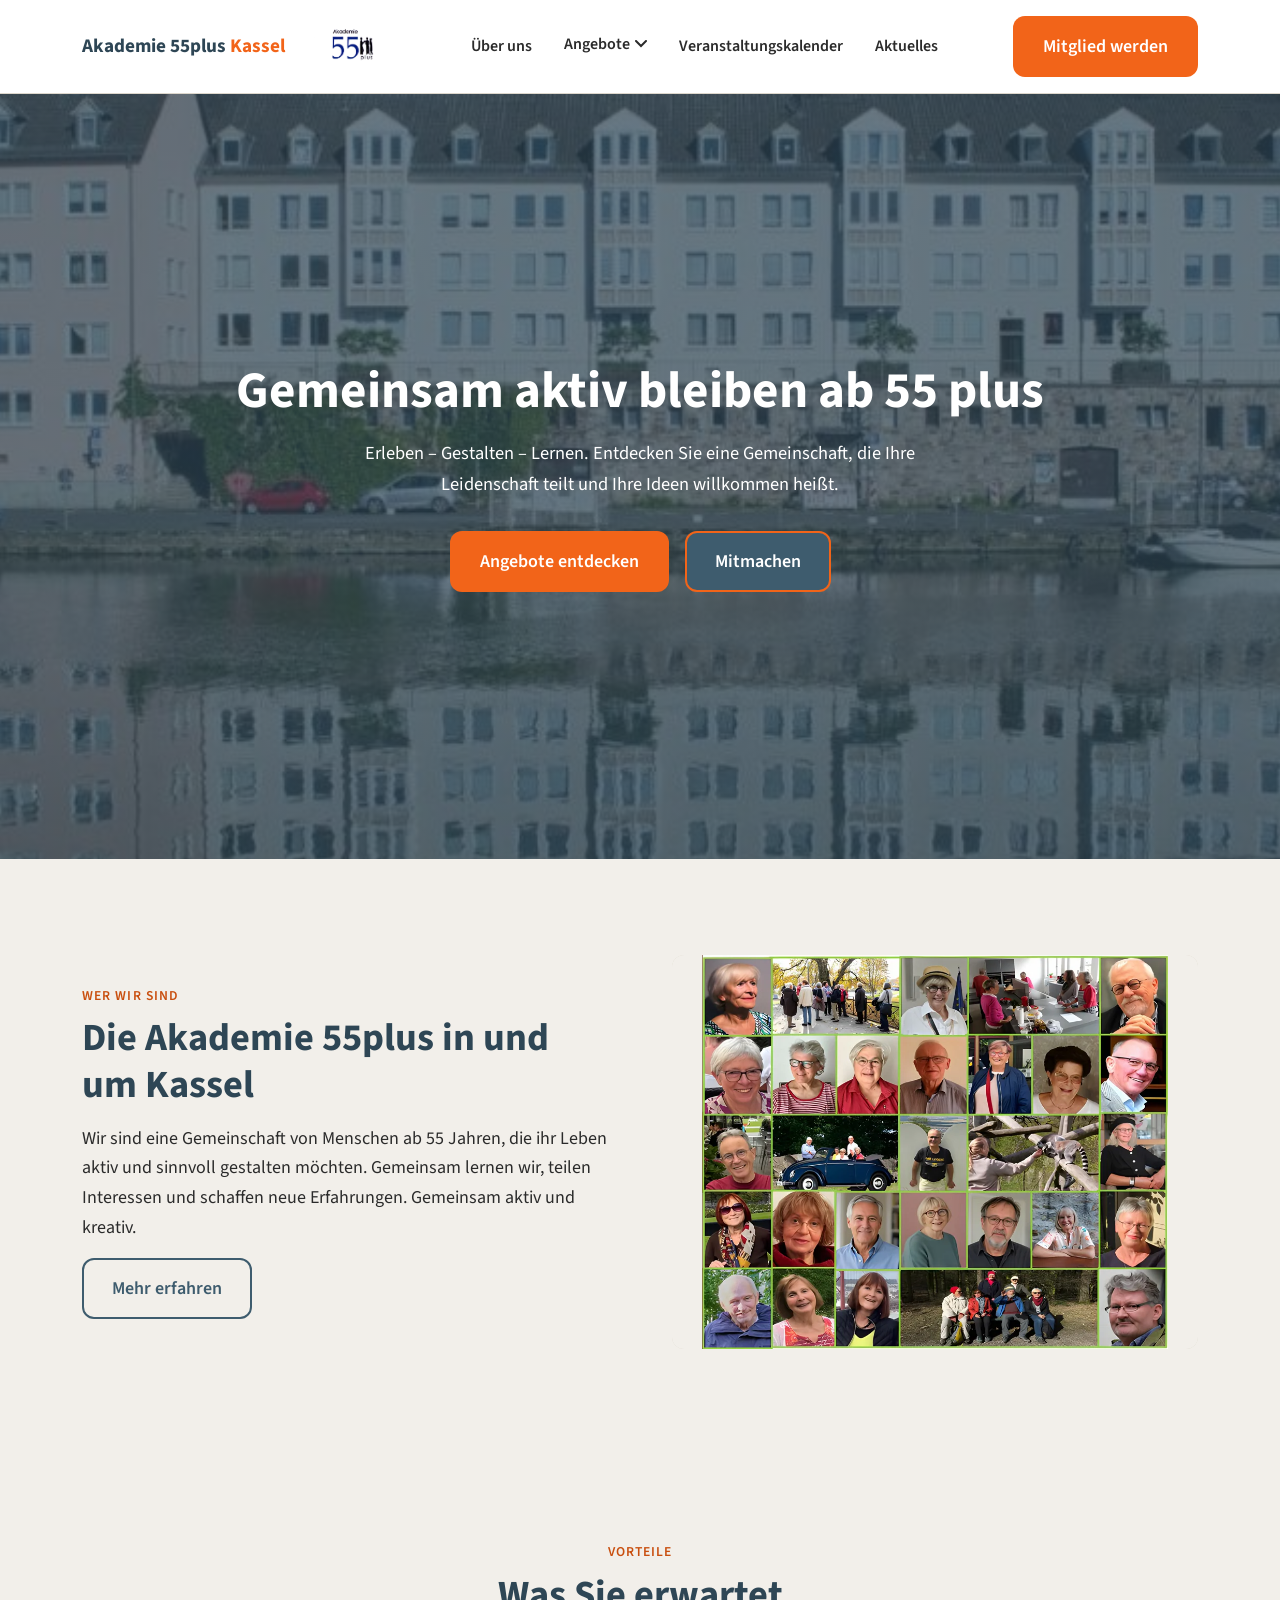
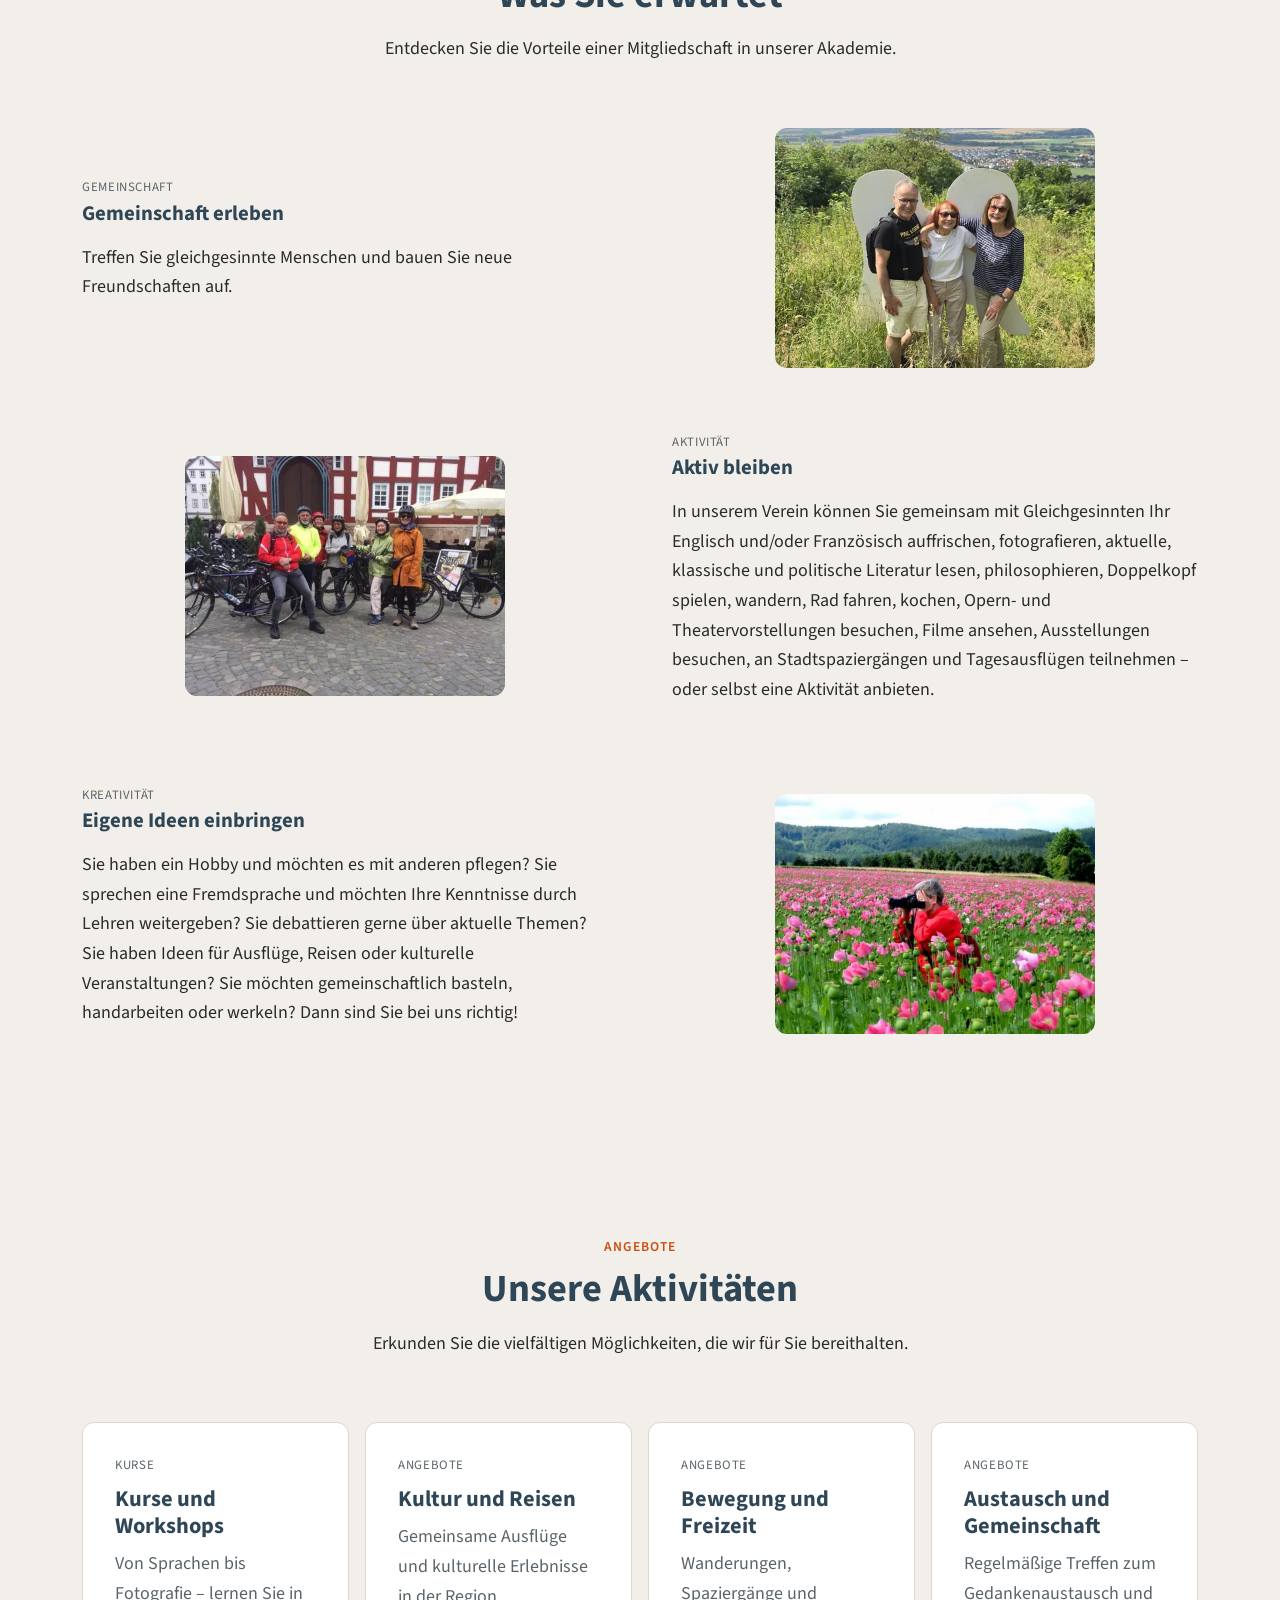
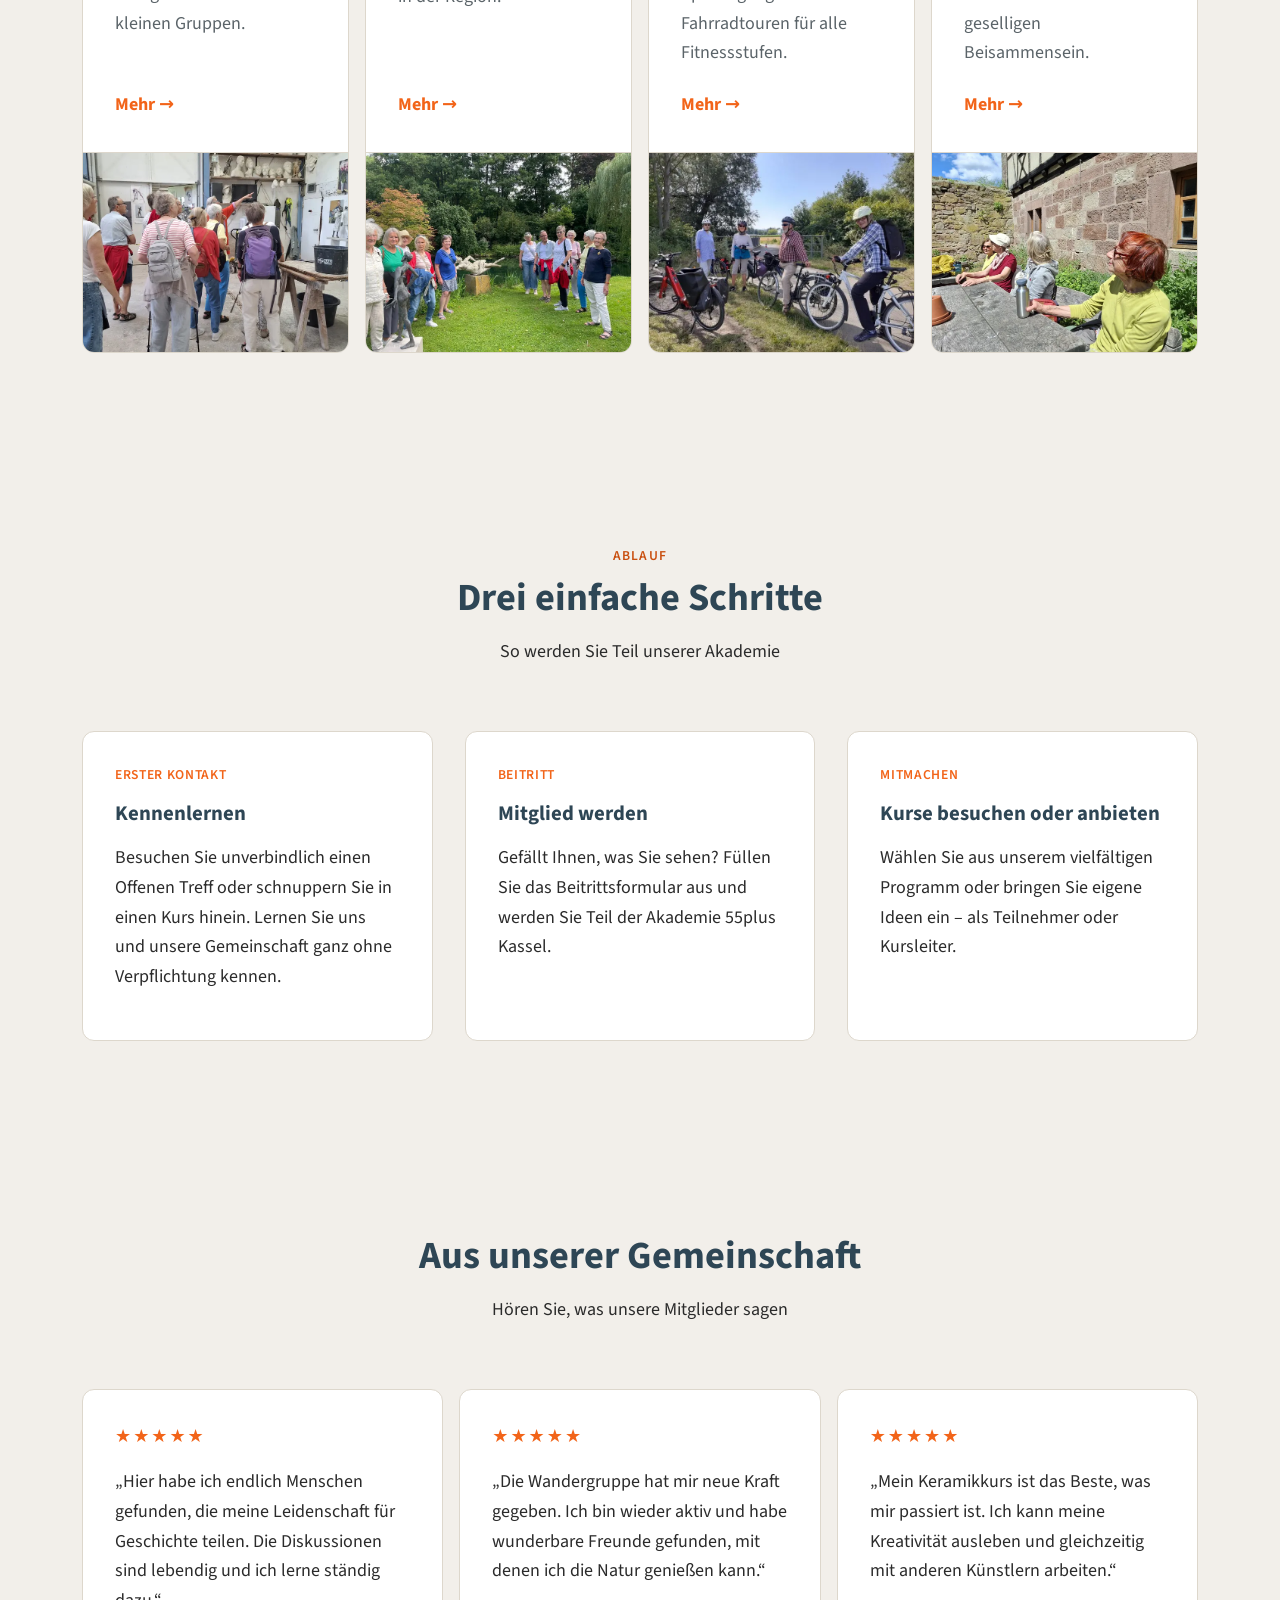
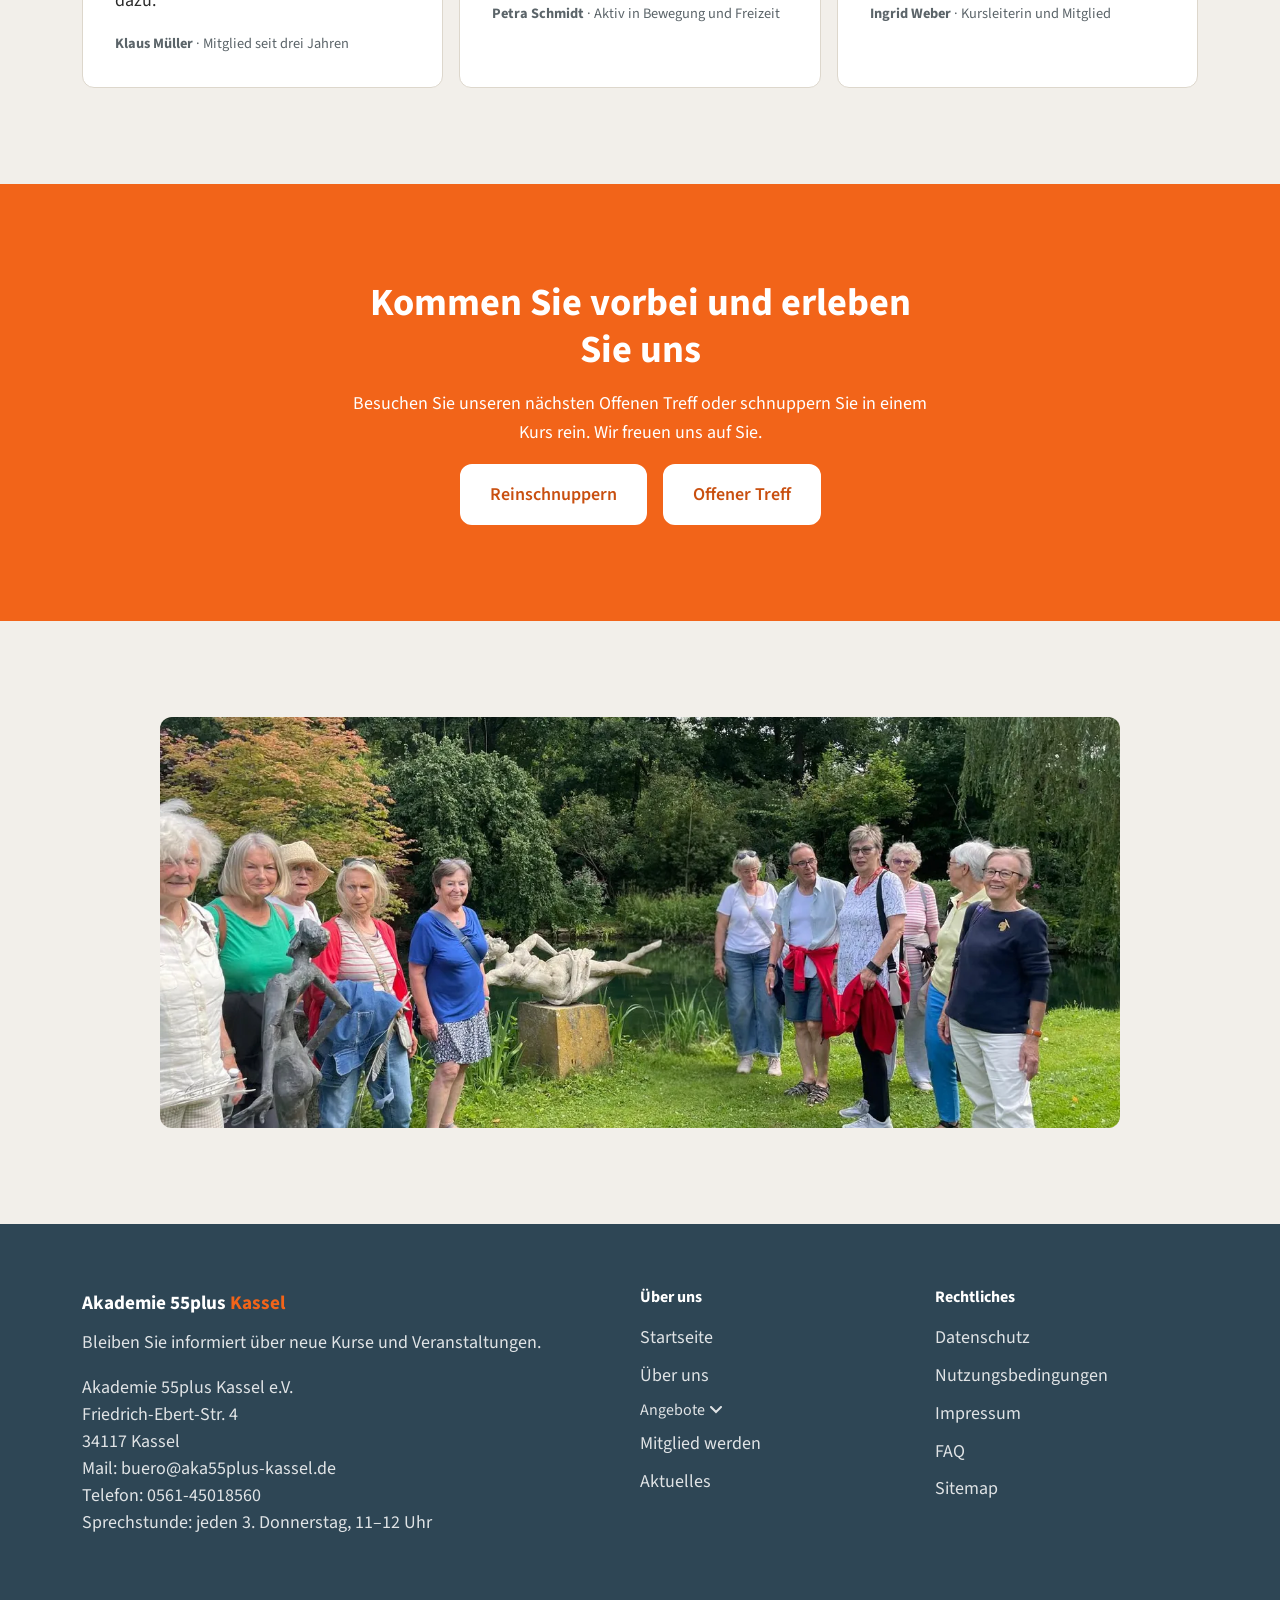
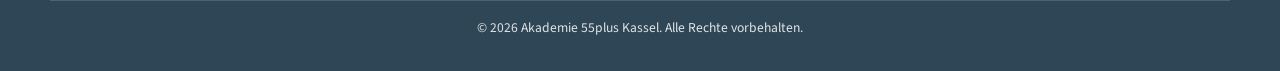
==== commit 2f762ccd: "Design final 10.09." ====
--- a/index.html
+++ b/index.html
@@ -7,9 +7,6 @@
   <meta name="description" content="Die Akademie 55plus Kassel ist eine Gemeinschaft von Menschen ab 55 Jahren – gemeinsam aktiv und kreativ. Kurse, Ausflüge, Bewegung und Austausch in Kassel.">
 
   <!-- Google Font: Source Sans 3 – klare, sehr gut lesbare Groteskschrift, ideal für ältere Leser -->
-  <link rel="preconnect" href="https://fonts.googleapis.com">
-  <link rel="preconnect" href="https://fonts.gstatic.com" crossorigin>
-  <link href="https://fonts.googleapis.com/css2?family=Source+Sans+3:wght@400;600;700&display=swap" rel="stylesheet">
 
   <link rel="stylesheet" href="css/style.css">
 </head>
@@ -24,9 +21,9 @@
 
       <div class="header-brand">
         <a href="index.html" class="logo">Akademie 55plus <span>Kassel</span></a>
-        <div class="logo-placeholder" role="img" aria-label="Platzhalter für Vereinslogo">
-          <svg viewBox="0 0 24 24" fill="none" stroke="currentColor" stroke-width="1.5"><rect x="3" y="3" width="18" height="18" rx="2"/><circle cx="8.5" cy="8.5" r="1.5"/><path d="M21 15l-5-5L5 21"/></svg>
-        </div>
+        <a href="index.html" class="header-logo-img">
+          <img src="images/logo.png" alt="Logo Akademie 55plus Kassel" width="454" height="197">
+        </a>
       </div>
 
       <!-- Hauptnavigation -->
@@ -51,6 +48,7 @@
           </li>
 
           <li><a href="veranstaltungskalender.html">Veranstaltungskalender</a></li>
+          <li><a href="aktuelles.html">Aktuelles</a></li>
 
           <!-- Erscheint nur im aufgeklappten Mobilmenü (siehe style.css, Media Query 768px) -->
           <li class="nav-cta-mobile">
@@ -429,6 +427,7 @@
           </li>
 
           <li><a href="mitglied-werden.html">Mitglied werden</a></li>
+          <li><a href="aktuelles.html">Aktuelles</a></li>
         </ul>
       </div>
 
@@ -436,7 +435,9 @@
         <h4>Rechtliches</h4>
         <ul>
           <li><a href="datenschutz.html">Datenschutz</a></li>
+          <li><a href="nutzungsbedingungen.html">Nutzungsbedingungen</a></li>
           <li><a href="impressum.html">Impressum</a></li>
+          <li><a href="faq.html">FAQ</a></li>
           <li><a href="sitemap.html">Sitemap</a></li>
         </ul>
       </div>
--- a/css/style.css
+++ b/css/style.css
@@ -1,3 +1,31 @@
+/* ==========================================================
+   SCHRIFTART LOKAL EINGEBUNDEN (statt von Google-Servern)
+========================================================== */
+@font-face {
+  font-family: 'Source Sans 3';
+  font-style: normal;
+  font-weight: 400;
+  font-display: swap;
+  src: url('../fonts/source-sans-3-latin-400-normal.woff2') format('woff2'),
+       url('../fonts/source-sans-3-latin-400-normal.woff') format('woff');
+}
+@font-face {
+  font-family: 'Source Sans 3';
+  font-style: normal;
+  font-weight: 600;
+  font-display: swap;
+  src: url('../fonts/source-sans-3-latin-600-normal.woff2') format('woff2'),
+       url('../fonts/source-sans-3-latin-600-normal.woff') format('woff');
+}
+@font-face {
+  font-family: 'Source Sans 3';
+  font-style: normal;
+  font-weight: 700;
+  font-display: swap;
+  src: url('../fonts/source-sans-3-latin-700-normal.woff2') format('woff2'),
+       url('../fonts/source-sans-3-latin-700-normal.woff') format('woff');
+}
+
 /* ==========================================================
    DESIGN TOKENS
    Alle Farben, Schriften und Abstände zentral als CSS-Variablen.
@@ -188,20 +216,9 @@
 }
 .logo span { color: var(--color-accent); }
 
-.header-brand { display: flex; align-items: center; gap: 0.7rem; }
-.logo-placeholder {
-  width: 40px;
-  height: 40px;
-  border-radius: 8px;
-  background: var(--color-bg);
-  border: 1px dashed var(--color-border);
-  display: flex;
-  align-items: center;
-  justify-content: center;
-  color: var(--color-text-muted);
-  flex-shrink: 0;
-}
-.logo-placeholder svg { width: 20px; height: 20px; opacity: 0.5; }
+.header-brand { display: flex; align-items: center; gap: 0.9rem; }
+.header-logo-img { display: flex; align-items: center; flex-shrink: 0; }
+.header-logo-img img { height: 42px; width: auto; display: block; }
 
 .main-nav ul {
   display: flex;
@@ -691,18 +708,12 @@
   overflow: hidden;
 }
 .activity-entry-image img { width: 100%; height: 100%; object-fit: cover; }
-.activity-entry-image img.img-contain {
-  width: 100%;
-  height: auto;
-  object-fit: contain;
-  display: block;
-  margin: 0 auto;
-}
+.activity-entry-image img.img-contain { object-fit: contain; background: var(--color-bg); }
 
 /* Für Hochkant-Fotos (z.B. Doppelkopf): höherer statt breiterer Rahmen,
    damit das Bild bei object-fit:contain nicht auf einen schmalen Streifen
    zusammenschrumpft. */
-.activity-entry-image.is-portrait { aspect-ratio: 480 / 746; }
+.activity-entry-image.is-portrait { aspect-ratio: 3 / 4; }
 .activity-entry-image svg { width: 28px; height: 28px; color: var(--color-text-muted); opacity: 0.5; }
 
 .activity-entry h3 { margin-bottom: 0.4rem; }
@@ -766,6 +777,56 @@
   border-bottom: 1px solid var(--color-border);
 }
 .event-table th { color: var(--color-primary-dark); font-size: 0.85rem; text-transform: uppercase; letter-spacing: 0.04em; }
+
+/* ==========================================================
+   TERMINE-LISTE (Veranstaltungskalender)
+========================================================== */
+.termine-liste { max-width: 760px; margin: 0 auto; display: flex; flex-direction: column; gap: var(--space-sm); }
+
+.termin-item {
+  display: flex;
+  gap: var(--space-md);
+  align-items: center;
+  background: var(--color-surface);
+  border: 1px solid var(--color-border);
+  border-radius: var(--radius);
+  padding: var(--space-sm) var(--space-md);
+}
+.termin-item.termin-einzeltermin { border-color: var(--color-accent); }
+
+.termin-datum {
+  width: 56px;
+  flex-shrink: 0;
+  text-align: center;
+  border-radius: 10px;
+  padding: 0.5rem 0;
+  background: var(--color-primary);
+  color: var(--color-surface);
+}
+.termin-datum-akzent { background: var(--color-accent); }
+.termin-datum .wd { display: block; font-size: 0.7rem; text-transform: uppercase; opacity: 0.85; }
+.termin-datum .day { display: block; font-size: 1.25rem; font-weight: 700; line-height: 1.2; }
+.termin-datum .mon { display: block; font-size: 0.7rem; opacity: 0.85; }
+
+.termin-info { flex: 1; min-width: 0; }
+.termin-titel { font-weight: 700; color: var(--color-primary-dark); margin-bottom: 0.15rem; }
+.termin-meta { color: var(--color-text-muted); font-size: 0.9rem; margin-bottom: 0; }
+
+.termin-chip {
+  flex-shrink: 0;
+  font-size: 0.8rem;
+  background: var(--color-bg);
+  color: var(--color-text-muted);
+  border-radius: 6px;
+  padding: 0.3rem 0.7rem;
+  white-space: nowrap;
+}
+.termin-chip-akzent { background: #FBE7DA; color: var(--color-accent-dark); }
+
+@media (max-width: 480px) {
+  .termin-item { flex-wrap: wrap; }
+  .termin-chip { margin-left: 72px; }
+}
 
 /* ==========================================================
    RESPONSIVE BREAKPOINTS
